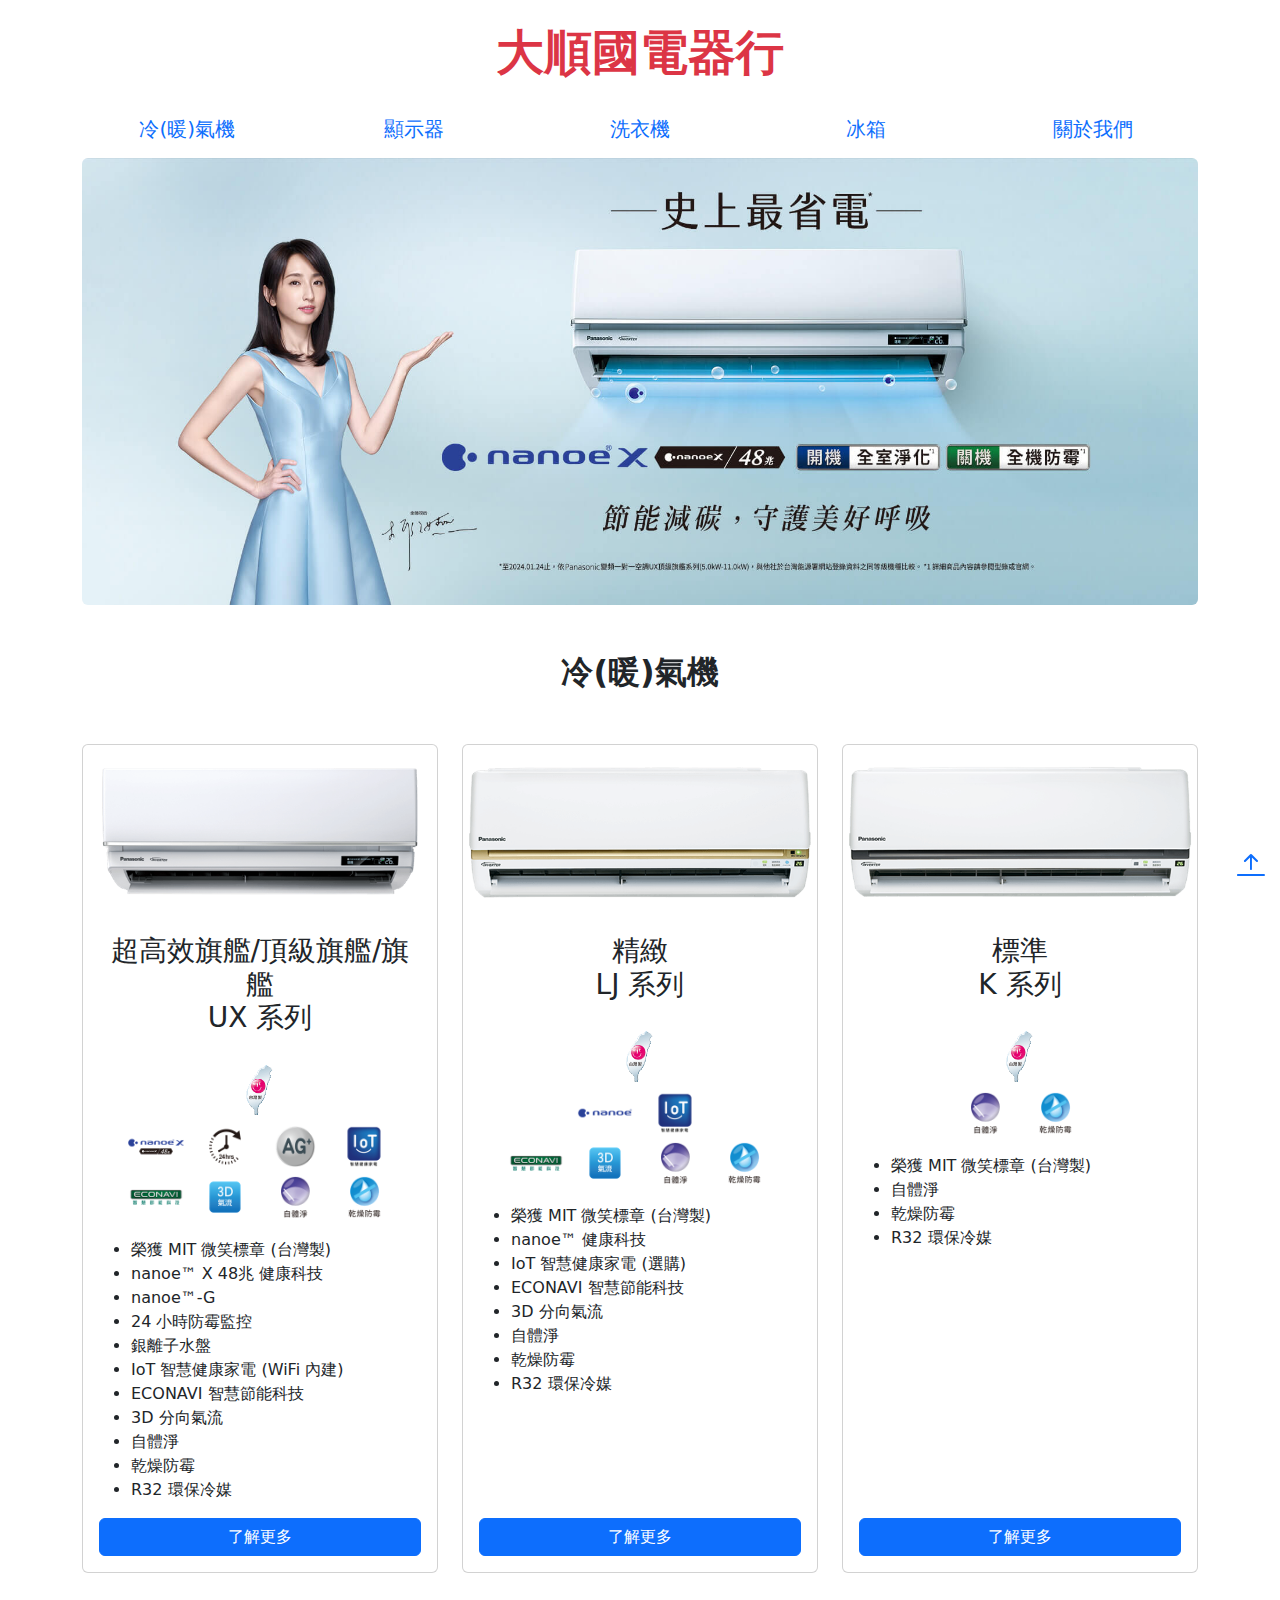
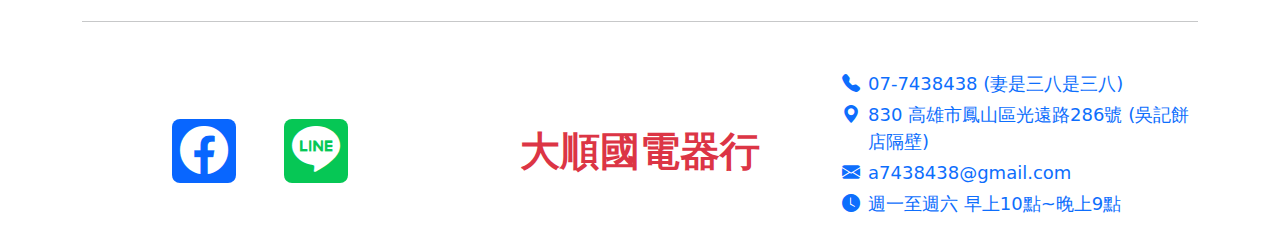
==== index.html @ 18dc159c "Add sub-page: washing-machine" ====
<!doctype html>
<html lang="en">

<head>
  <meta charset="utf-8">
  <meta name="viewport" content="width=device-width, initial-scale=1">
  <!-- title -->
  <title>冷氣,電視,洗衣機,冰箱,空調,家電,電器 - 大順國電器行</title>
  <!-- meta -->
  <meta name="description" content="大順國電器行讓您用最划算的價錢買到理想的商品，包含冷氣,電視,洗衣機,冰箱,空調,家電,電器等台日熱銷好物，等您來選購。">
  <meta name="keywords" content="冷氣,電視,洗衣機,冰箱,空調,家電,電器,大順國,吳記餅店,倆伯羊肉,高雄,鳳山,光遠路">
  <meta name="robots" content="all">
  <!-- meta: Facebook -->
  <meta property="og:title" content="冷氣,電視,洗衣機,冰箱,空調,家電,電器 - 大順國電器行">
  <meta property="og:description" content="大順國電器行讓您用最划算的價錢買到理想的商品，包含冷氣,電視,洗衣機,冰箱,空調,家電,電器等台日熱銷好物，等您來選購。">
  <meta property="og:type" content="website">
  <meta property="og:url" content="https://a7438438.github.io">
  <meta property="og:image" content="https://a7438438.github.io/img/cover-fb.jpg">
  <meta property="og:site_name" content="大順國電器行">
  <!-- Google Search Console Verification -->
  <meta name="google-site-verification" content="VmmCEWGTXXuiF-ZQuFoh1i5i2KWuZ_gVFHBzkAfpH9o"/>
  <!-- favicon -->
  <link rel="icon" href="favicon.ico" sizes="any">
  <link rel="apple-touch-icon" href="apple-touch-icon.png">
  <link rel="manifest" href="manifest.webmanifest">

  <!-- css -->
  <!-- Bootstrap CSS -->
  <link rel="stylesheet" href="css/bootstrap.min-5.3.3.css">
  <!-- My CSS -->
  <link rel="stylesheet" href="css/style.css">
  <!-- CSS Outline: 1px red solid -->
  <!-- <link rel="stylesheet" href="css/outline.css"> -->
  <!-- Icon -->
  <!-- Bootstrap Icons -->
  <link rel="stylesheet" href="font/bootstrap-icons.min.css">

  <!-- JS -->
  <!-- Google tag (gtag.js) -->
  <script async src="https://www.googletagmanager.com/gtag/js?id=G-Z4ZLPK2L6Q"></script>
  <script>
    window.dataLayer = window.dataLayer || [];
    function gtag(){dataLayer.push(arguments);}
    gtag('js', new Date());
    gtag('config', 'G-Z4ZLPK2L6Q');
  </script>
</head>

<body>
  <div class="container">
    <header>
      <a class="text-decoration-none link-danger" href="https://a7438438.github.io">
        <h1 class="fs-3r fw-bold text-center my-4">大順國電器行</h1>
      </a>
      <!-- Nav bar -->
      <nav class="text-primary fs-5 mb-1 nav nav-justified nav-underline">
        <a class="nav-link" href="index.html">冷(暖)氣機</a>
        <a class="nav-link" href="monitor.html">顯示器</a>
        <a class="nav-link" href="washing-machine.html">洗衣機</a>
        <a class="nav-link" href="refrigerator.html">冰箱</a>
        <a class="nav-link" href="#AboutUS">關於我們</a>
        <!-- <a class="nav-link" href="#">線上報修</a> -->
      </nav>
    </header>
    <main>
      <!-- Banner -->
      <picture>
        <source media="(min-width: 768px), print" srcset="img/banner-pc.jpg">
        <source media="(max-width: 767px)" srcset="img/banner-mobile.jpg">
        <img class="rounded img-fluid" src="img/banner-pc.jpg" alt="Panasonic 空調">
      </picture>
      <!-- Product -->
      <!-- Air Container -->
      <article>
        <h2 class="my-5 text-center pb-1 fw-bold">冷(暖)氣機</h2>
        <div class="row row-cols-1 row-cols-md-3 g-4">
          <!-- UX -->
          <div class="col">
            <div class="card h-100">
              <img class="py-3 card-img-top" src="img/Panasonic-AirContainer-UX.png" alt="UX">
              <div class="card-body">
                <h3 class="pb-3 text-center card-title">
                  超高效旗艦/頂級旗艦/旗艦
                  <br>
                  UX 系列
                </h3>
                <div class="pb-3 text-center row">
                  <div class="row-cols-1">
                    <img class="p-1 w-25" src="img/MIT微笑標章.png" alt="榮獲 MIT 微笑標章 (台灣製)">
                  </div>
                  <div class="row-cols-1">
                    <img class="p-1 w-20" src="img/nanoeX.png" alt="nanoe™ X 48兆 健康科技">
                    <img class="p-1 w-20" src="img/24小時防霉監控.png" alt="24 小時防霉監控">
                    <img class="p-1 w-20" src="img/AG銀離子水盤.png" alt="銀離子水盤">
                    <img class="p-1 w-20" src="img/IoT.png" alt="IoT 智慧健康家電 (WiFi 內建)">
                    <img class="p-1 w-20" src="img/ECONAVI.png" alt="ECONAVI 智慧節能科技">
                    <img class="p-1 w-20" src="img/3D氣流.png" alt="3D 分向氣流">
                    <img class="p-1 w-20" src="img/自體淨.png" alt="自體淨">
                    <img class="p-1 w-20" src="img/乾燥防霉.png" alt="乾燥防霉">
                  </div>
                </div>
                <ul class="card-text">
                  <li>榮獲 MIT 微笑標章 (台灣製)</li>
                  <li>nanoe™ X 48兆 健康科技</li>
                  <li>nanoe™-G</li>
                  <li>24 小時防霉監控</li>
                  <li>銀離子水盤</li>
                  <li>IoT 智慧健康家電 (WiFi 內建)</li>
                  <li>ECONAVI 智慧節能科技</li>
                  <li>3D 分向氣流</li>
                  <li>自體淨</li>
                  <li>乾燥防霉</li>
                  <li>R32 環保冷媒</li>
                </ul>
              </div>
              <div class="px-3 pb-3">
                <a class="w-100 btn btn-primary" target="_blank" href="https://www.panasonic.com/tw/consumer/air-conditioner/house-air-conditioner/ux-series.html">了解更多</a>
              </div>
            </div>
          </div>
          <!-- LJ -->
          <div class="col">
            <div class="card h-100">
              <img class="py-3 card-img-top" src="img/Panasonic-AirContainer-LJ.png" alt="LJ">
              <div class="card-body">
                <h3 class="pb-3 text-center card-title">
                  精緻
                  <br>
                  LJ 系列
                </h3>
                <div class="pb-3 text-center row">
                  <div class="row-cols-1">
                    <img class="p-1 w-25" src="img/MIT微笑標章.png" alt="榮獲 MIT 微笑標章 (台灣製)">
                  </div>
                  <div class="row-cols-1">
                    <img class="p-1 w-20" src="img/nanoe.png" alt="nanoe™ X 48兆 健康科技">
                    <img class="p-1 w-20" src="img/IoT.png" alt="IoT 智慧健康家電 (選購)">
                    <br>
                    <img class="p-1 w-20" src="img/ECONAVI.png" alt="ECONAVI 智慧節能科技">
                    <img class="p-1 w-20" src="img/3D氣流.png" alt="3D 分向氣流">
                    <img class="p-1 w-20" src="img/自體淨.png" alt="自體淨">
                    <img class="p-1 w-20" src="img/乾燥防霉.png" alt="乾燥防霉">
                  </div>
                </div>
                <ul class="card-text">
                  <li>榮獲 MIT 微笑標章 (台灣製)</li>
                  <li>nanoe™ 健康科技</li>
                  <li>IoT 智慧健康家電 (選購)</li>
                  <li>ECONAVI 智慧節能科技</li>
                  <li>3D 分向氣流</li>
                  <li>自體淨</li>
                  <li>乾燥防霉</li>
                  <li>R32 環保冷媒</li>
                </ul>
              </div>
              <div class="px-3 pb-3">
                <a class="w-100 btn btn-primary" target="_blank" href="https://www.panasonic.com/tw/consumer/air-conditioner/house-air-conditioner/lj-series.html">了解更多</a>
              </div>
            </div>
          </div>
          <!-- K -->
          <div class="col">
            <div class="card h-100">
              <img class="py-3 card-img-top" src="img/Panasonic-AirContainer-K.png" alt="K">
              <div class="card-body">
                <h3 class="pb-3 text-center card-title">
                  標準
                  <br>
                  K 系列
                </h3>
                <div class="pb-3 row text-center">
                  <div class="row-cols-1">
                    <img class="p-1 w-25" src="img/MIT微笑標章.png" alt="榮獲 MIT 微笑標章 (台灣製)">
                  </div>
                  <div class="row-cols-1">
                    <img class="p-1 w-20" src="img/自體淨.png" alt="自體淨">
                    <img class="p-1 w-20" src="img/乾燥防霉.png" alt="乾燥防霉">
                  </div>
                </div>
                <ul class="card-text">
                  <li>榮獲 MIT 微笑標章 (台灣製)</li>
                  <li>自體淨</li>
                  <li>乾燥防霉</li>
                  <li>R32 環保冷媒</li>
                </ul>
              </div>
              <div class="px-3 pb-3">
                <a class="w-100 btn btn-primary" target="_blank" href="https://www.panasonic.com/tw/consumer/air-conditioner/house-air-conditioner/k-series.html">了解更多</a>
              </div>
            </div>
          </div>
        </div>
      </article>
    </main>
    <footer>
      <!-- Contact Information -->
      <hr class="my-5" id="AboutUS">
      <div class="row row-cols-1 row-cols-md-3 g-4">
        <div class="d-flex justify-content-center align-items-center col">
          <a target="_blank" href="https://www.facebook.com/people/大順國電器行/100090602405577/" title="Facebook">
            <i class="facebook-logo rounded-3 m-4 fs-3r bi bi-facebook"></i>
          </a>
          <a target="_blank" href="https://line.me/ti/p/nF3UhO_oMd" title="LINE">
            <i class="line-logo rounded-3 m-4 fs-3r bi bi-line"></i>
          </a>
        </div>
        <div class="fs-1 fw-bold d-flex justify-content-center align-items-center col">
          <a class="text-decoration-none link-danger" href="#">大順國電器行</a>
        </div>
        <div class="col">
          <ul class="list-unstyled">
            <li class="fs-18px mb-1">
              <a class="d-flex text-decoration-none" href="tel:07-7438438">
                <i class="me-2 bi bi-telephone-fill"></i>
                07-7438438 (妻是三八是三八)
              </a>
            </li>
            <li class="fs-18px mb-1">
              <a class="d-flex text-decoration-none" target="_blank" href="https://www.google.com.tw/maps/place/高雄市鳳山區光遠路286號">
                <i class="me-2 bi bi-geo-alt-fill"></i>
                830 高雄市鳳山區光遠路286號 (吳記餅店隔壁)
              </a>
            </li>
            <li class="fs-18px mb-1">
              <a class="d-flex text-decoration-none" href="mailto:a7438438@gmail.com">
                <i class="me-2 bi bi-envelope-fill"></i>
                a7438438@gmail.com
              </a>
            </li>
            <li class="fs-18px d-flex text-primary mb-1">
              <i class="me-2 bi bi-clock-fill"></i>
              週一至週六 早上10點~晚上9點
            </li>
          </ul>
        </div>
      </div>
    </footer>
    <!-- Back to top -->
    <a class="back2top" href="#" title="回到頁首">
      <i class="bi bi-arrow-bar-up"></i>
    </a>
  </div>
  <!-- js -->
  <!-- Bootstrap JS -->
  <script src="js/bootstrap.bundle.min-5.3.3.js"></script>
</body>

</html>
---- css/style.css ----
.w-20 {
    max-width: 20%;
}

.fs-18px {
    font-size: 18px;
}

.fs-3r {
    font-size: 3rem;
}

.back2top {
    position: fixed;
    font-size: 2rem;
    right: 1%;
    bottom: 1%;
}

.facebook-logo {
    background-color: #0866FF;
    color: white;
    padding: 0.25rem 0.5rem;
}

.line-logo {
    background-color: #06C755;
    color: white;
    padding: 0.25rem 0.5rem;
}
---- css/outline.css ----
* {
    outline: 1px red solid;
}
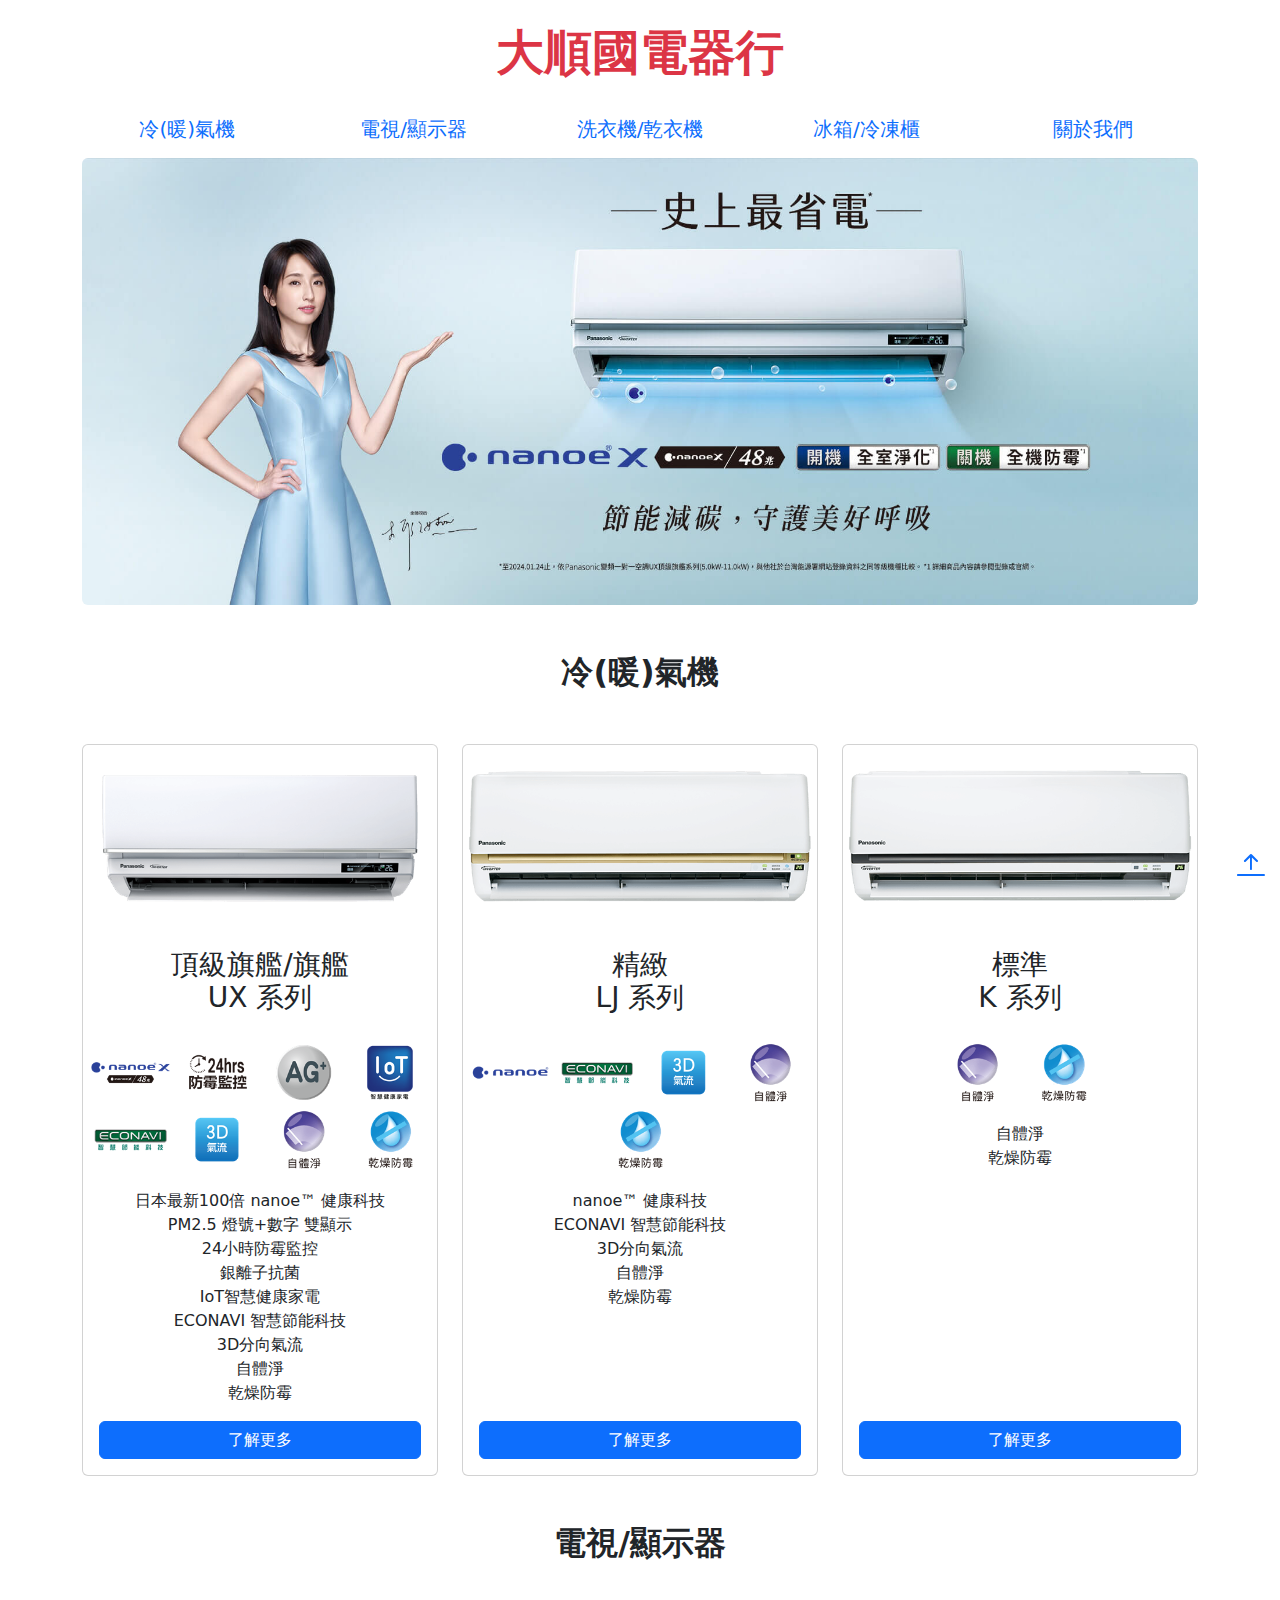
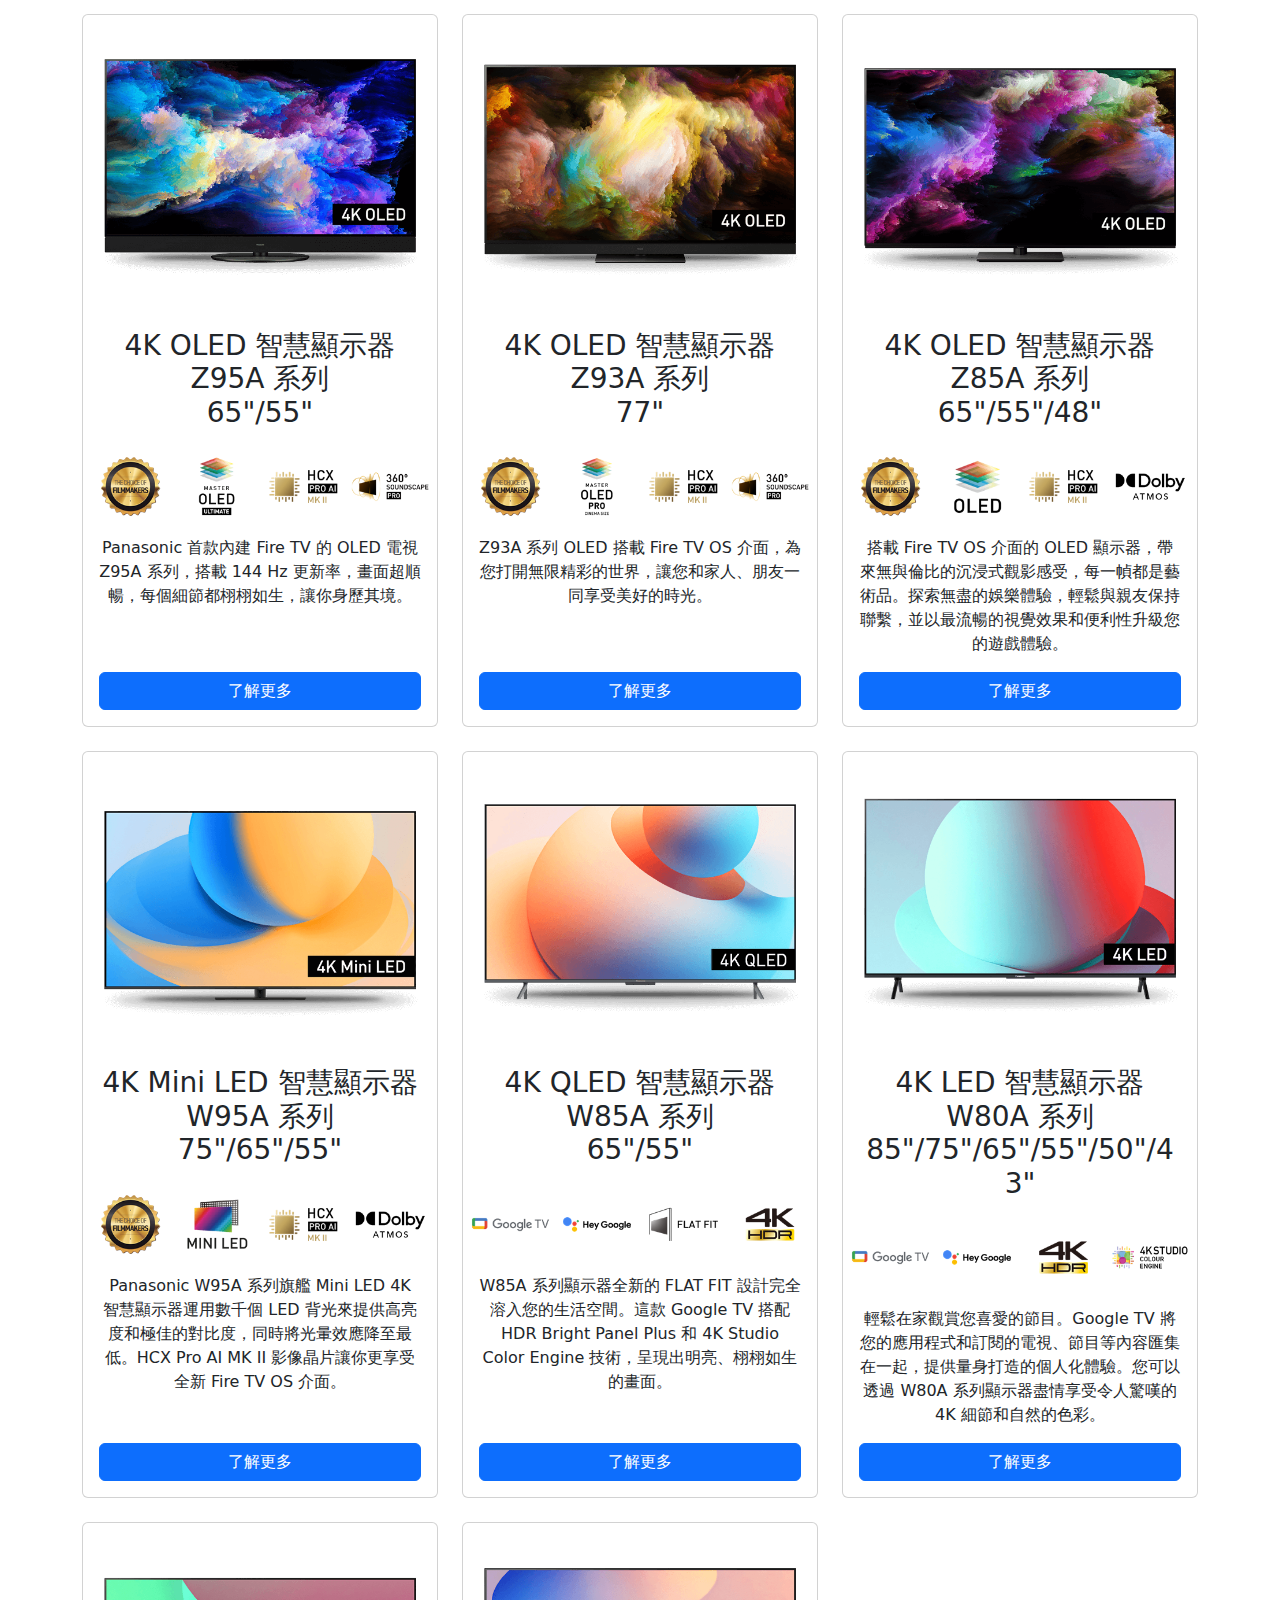
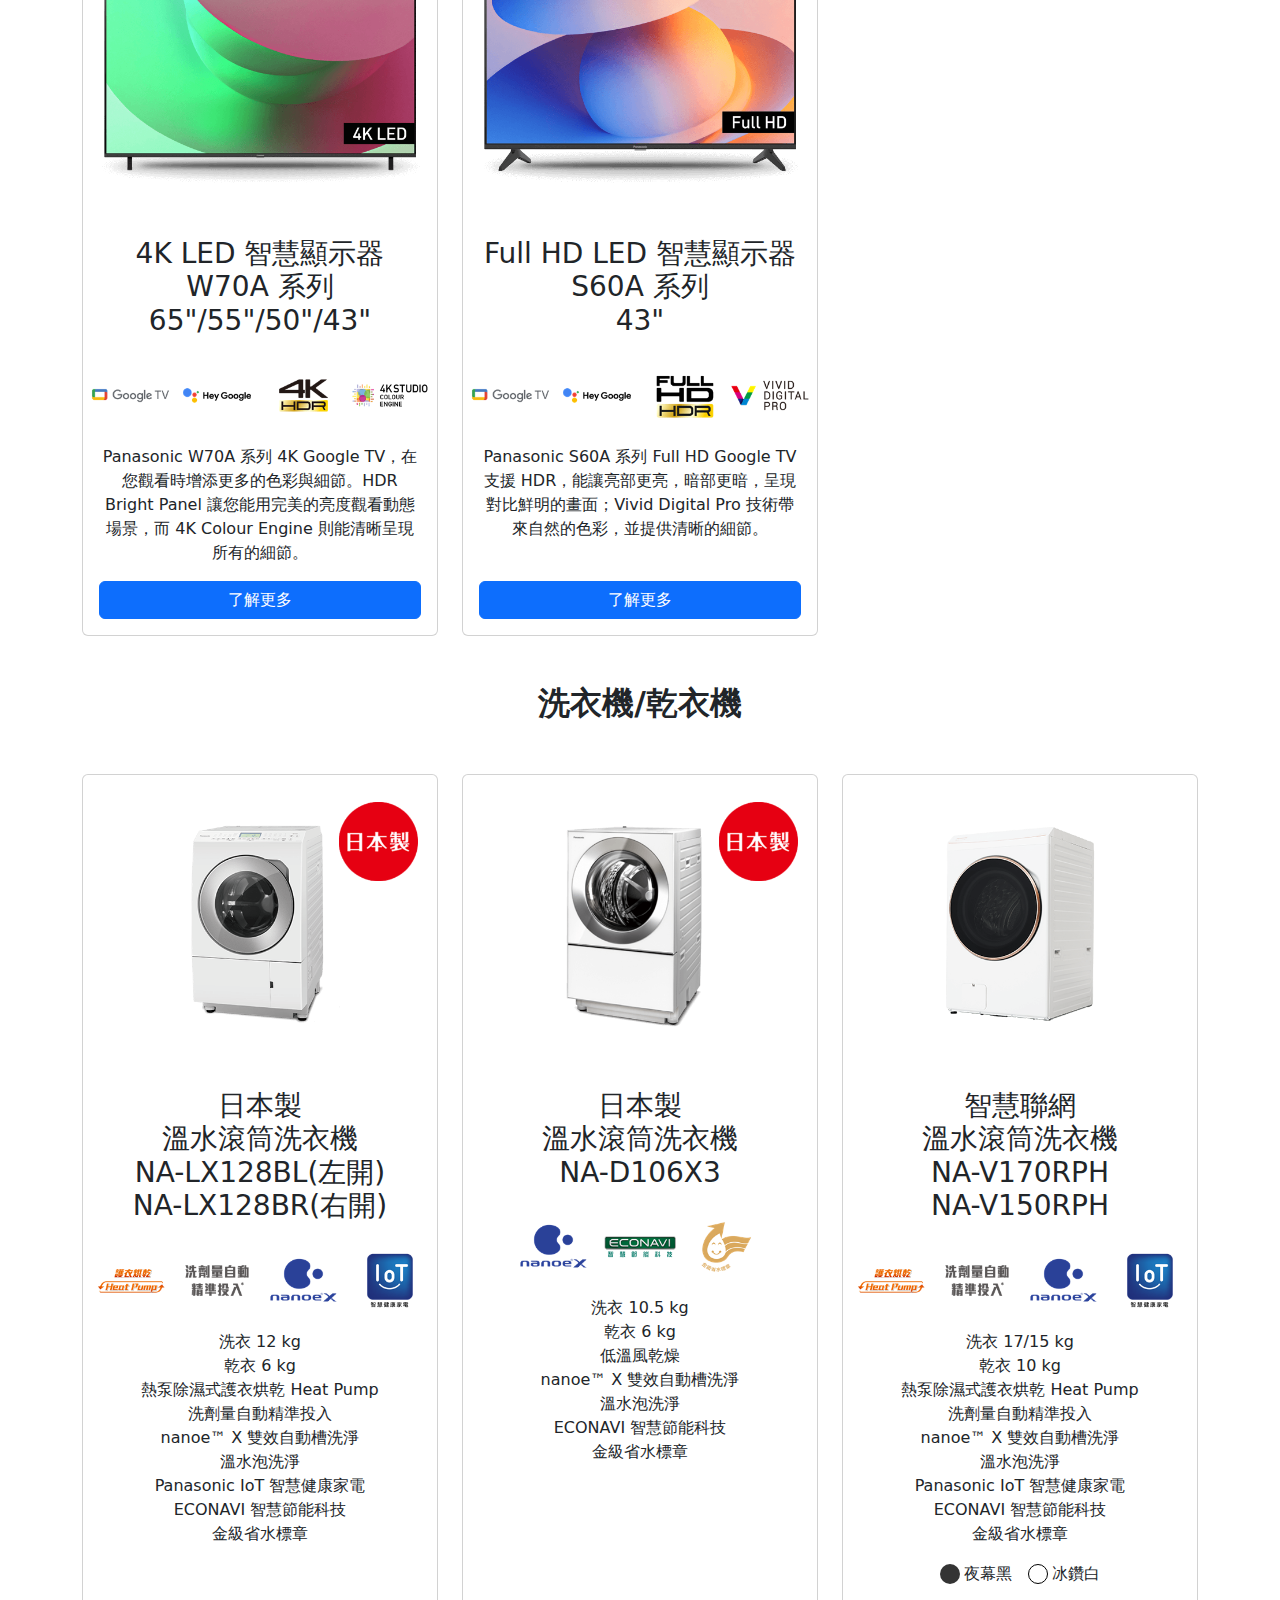
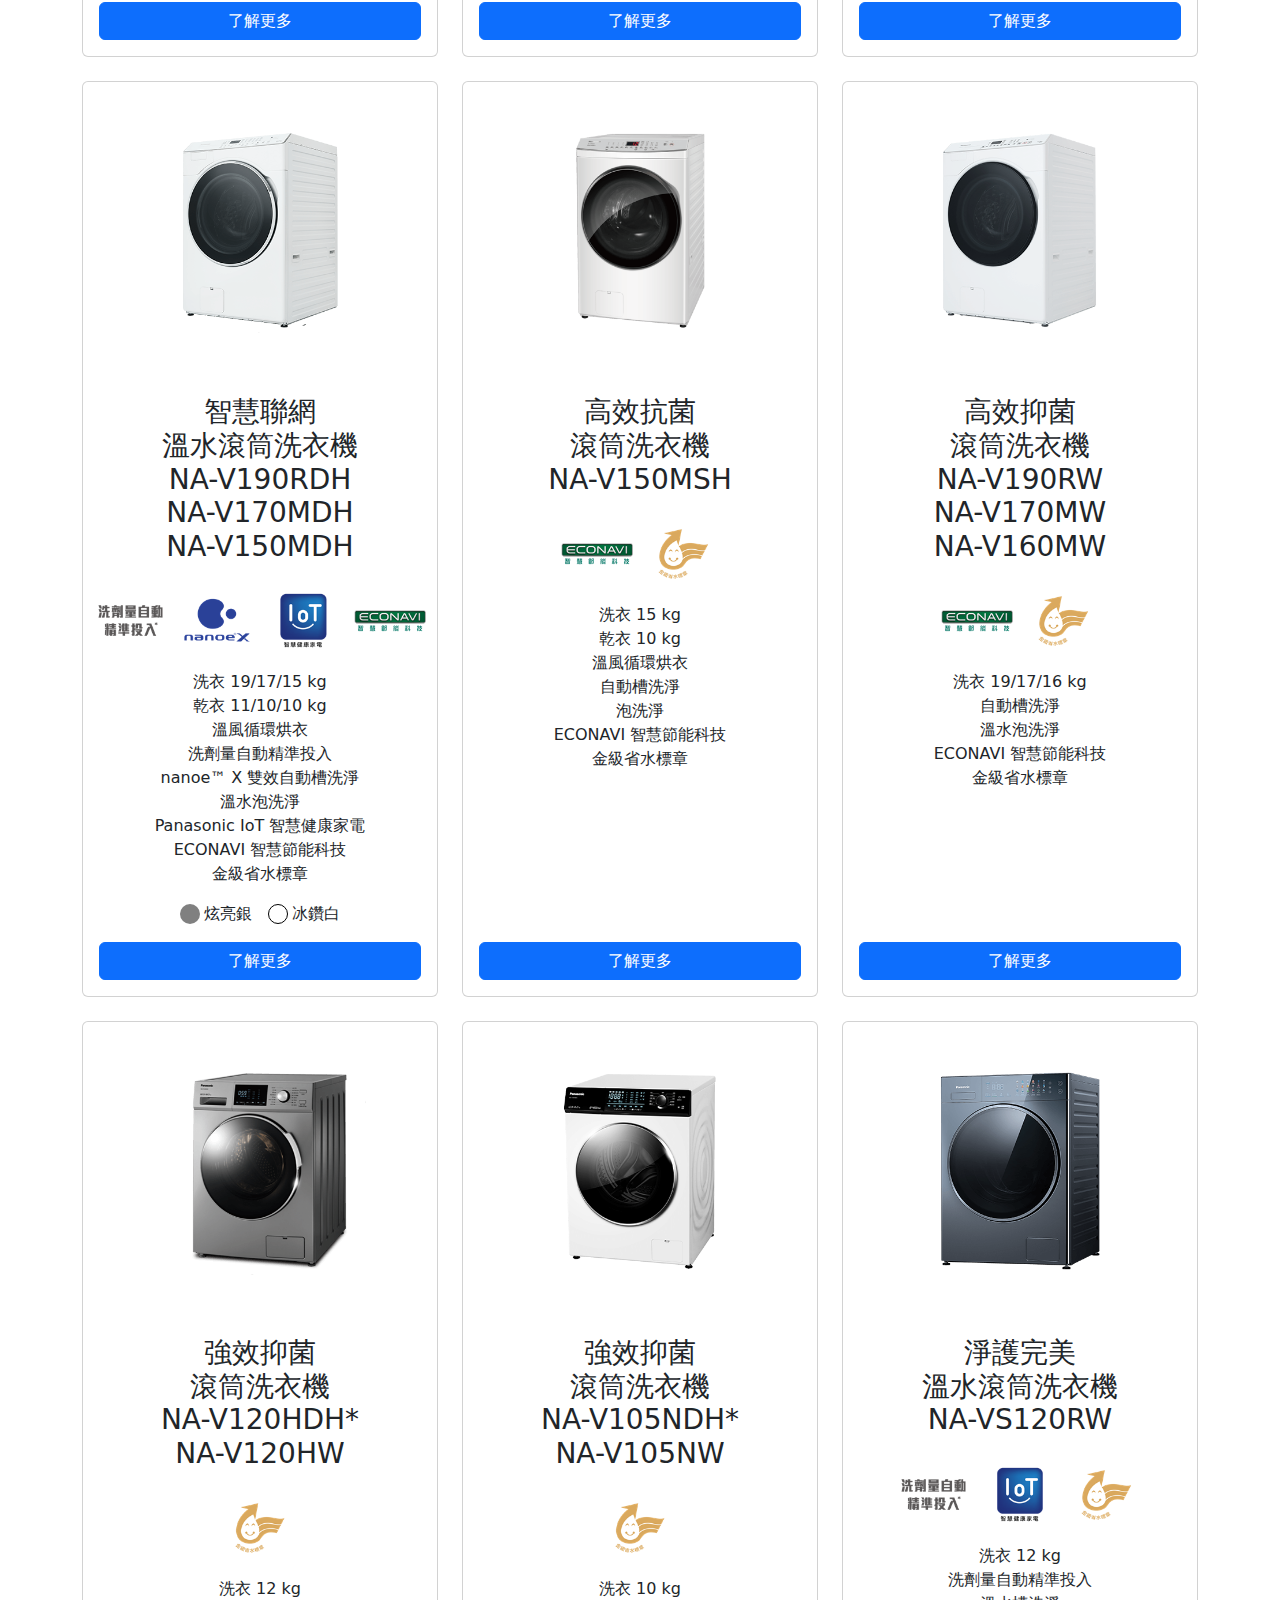
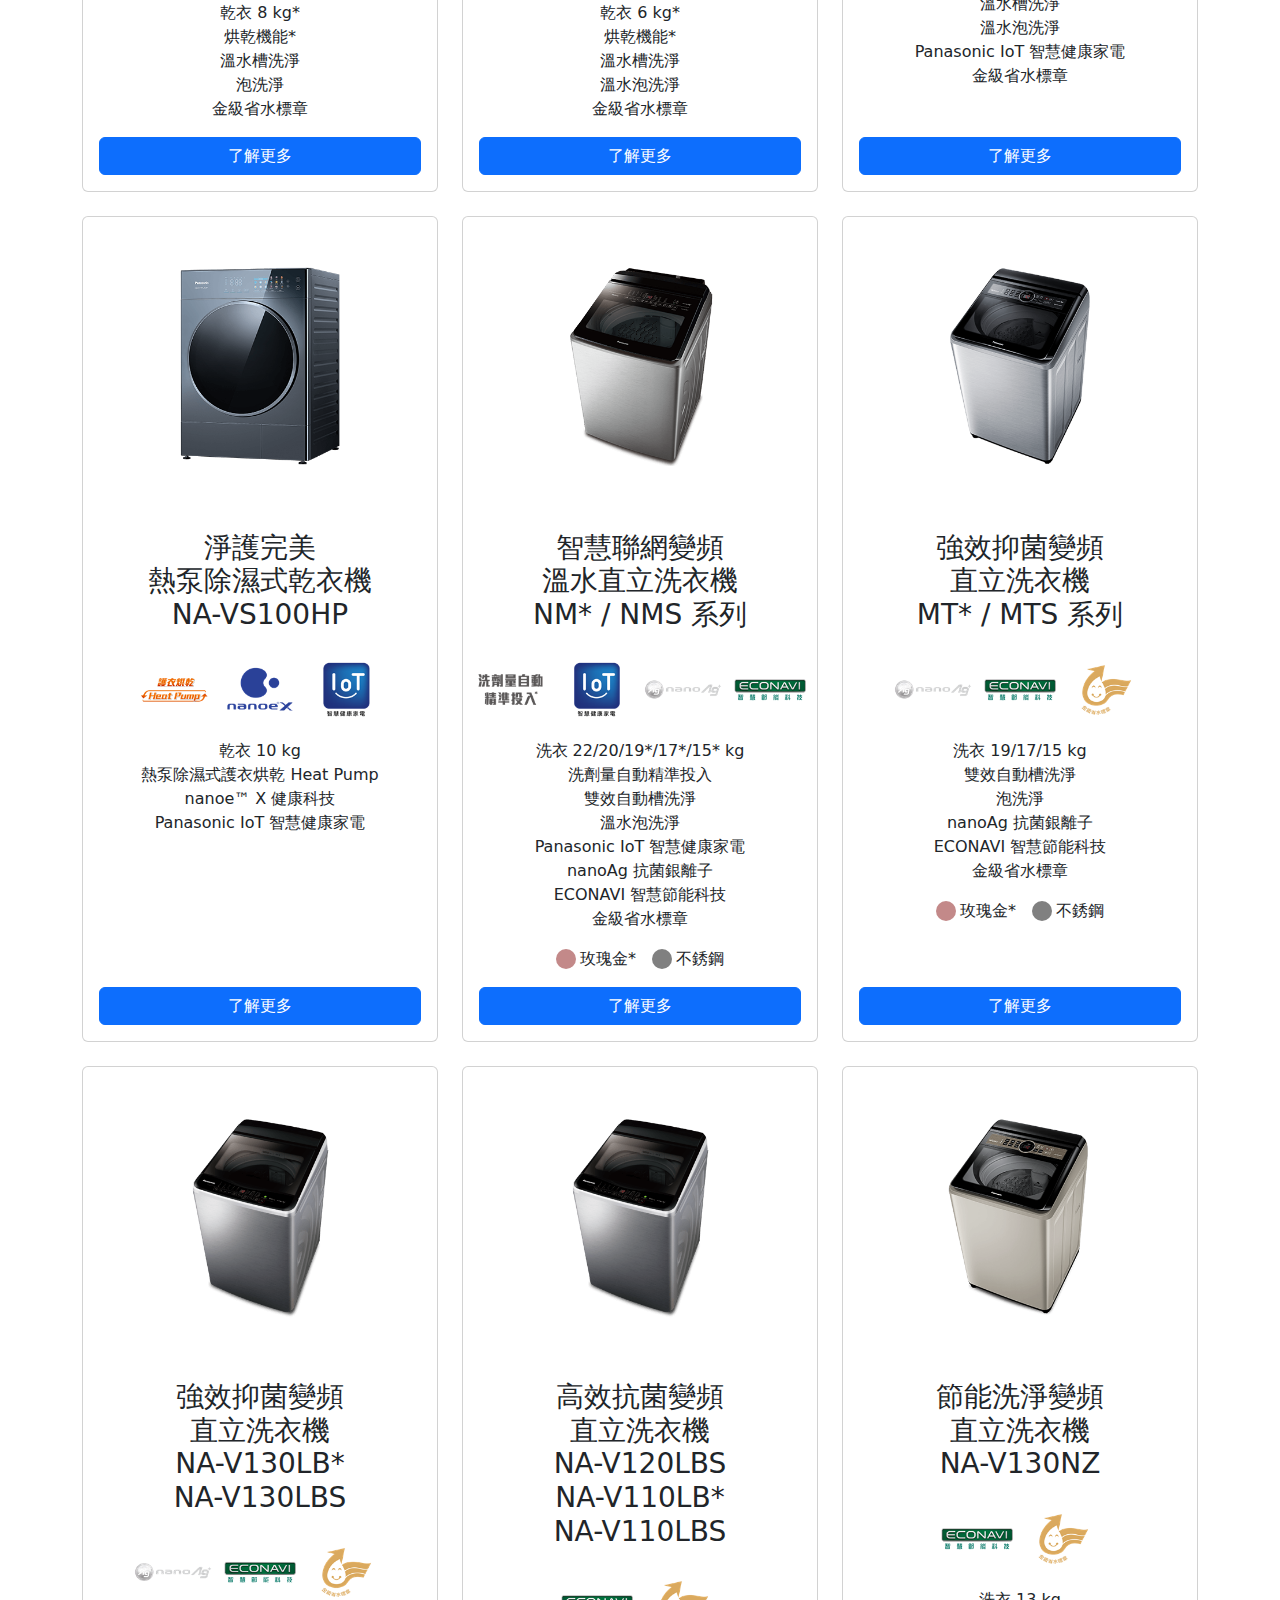
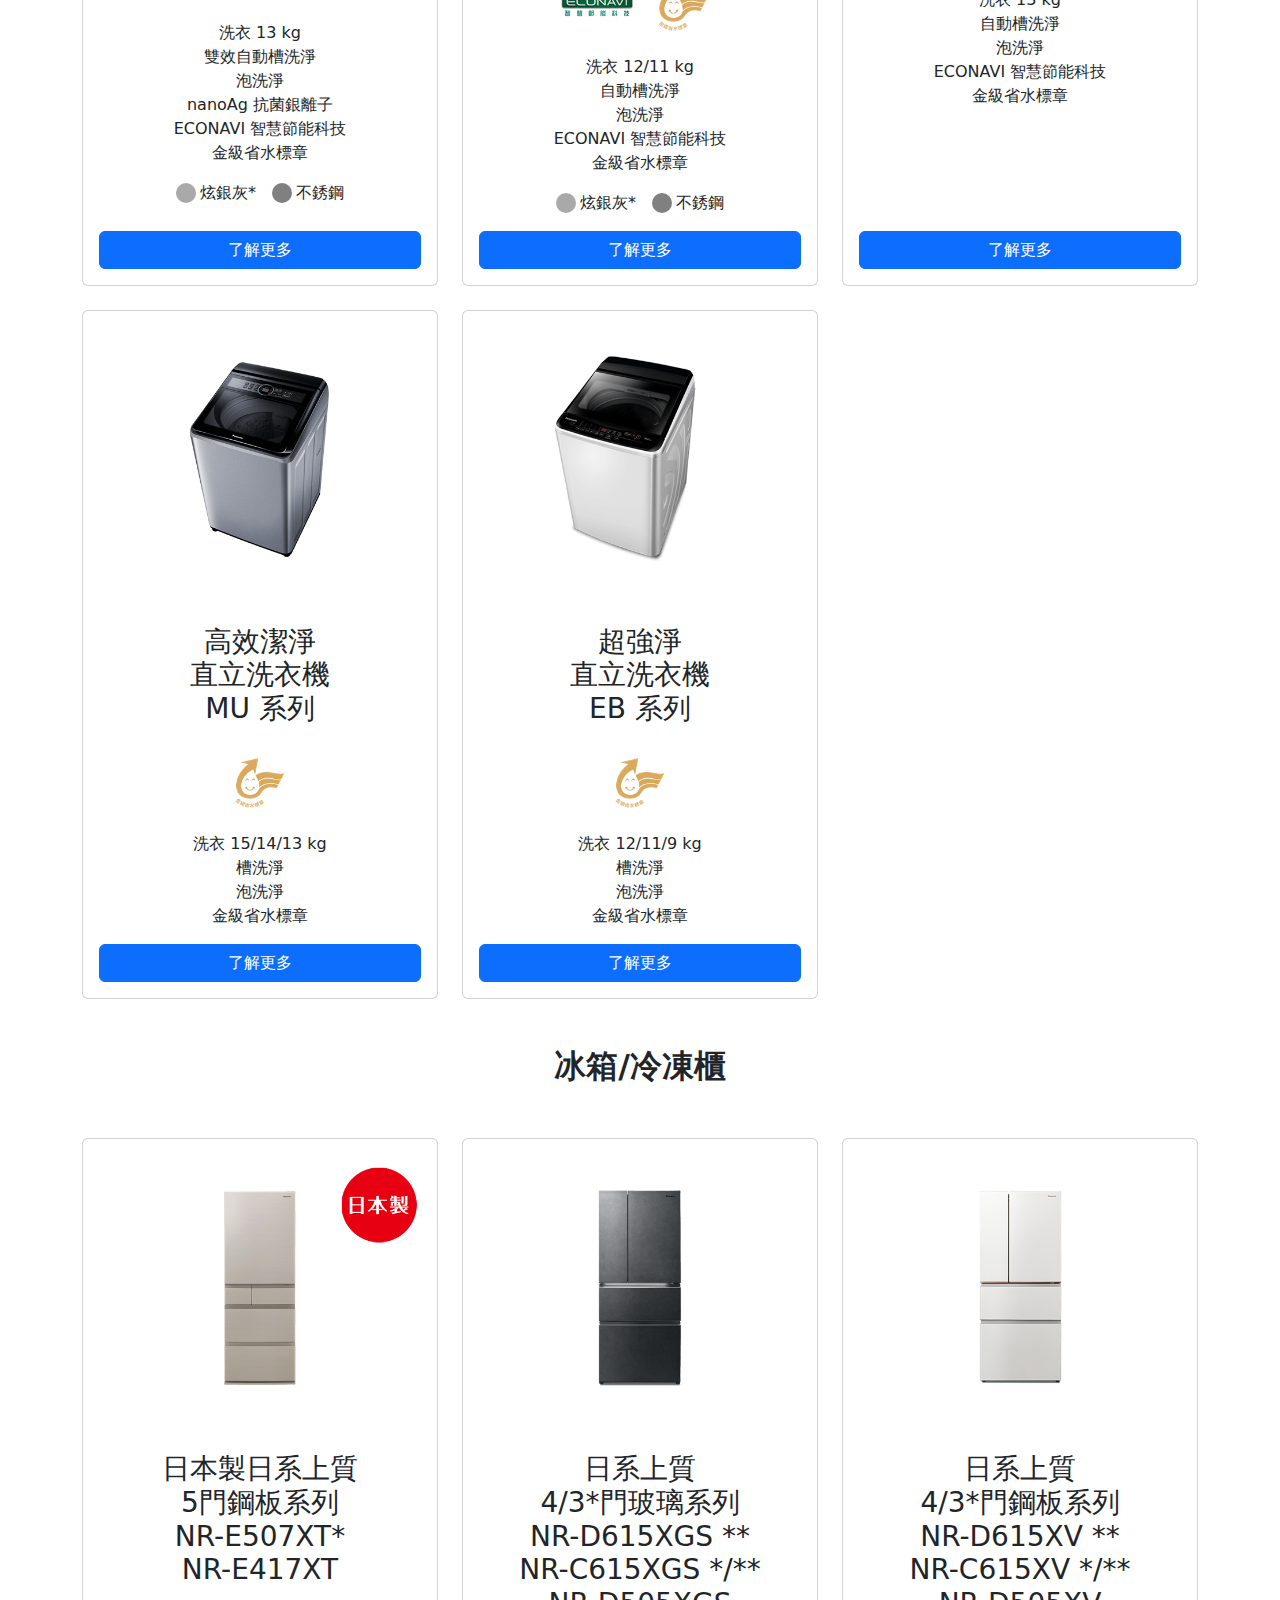
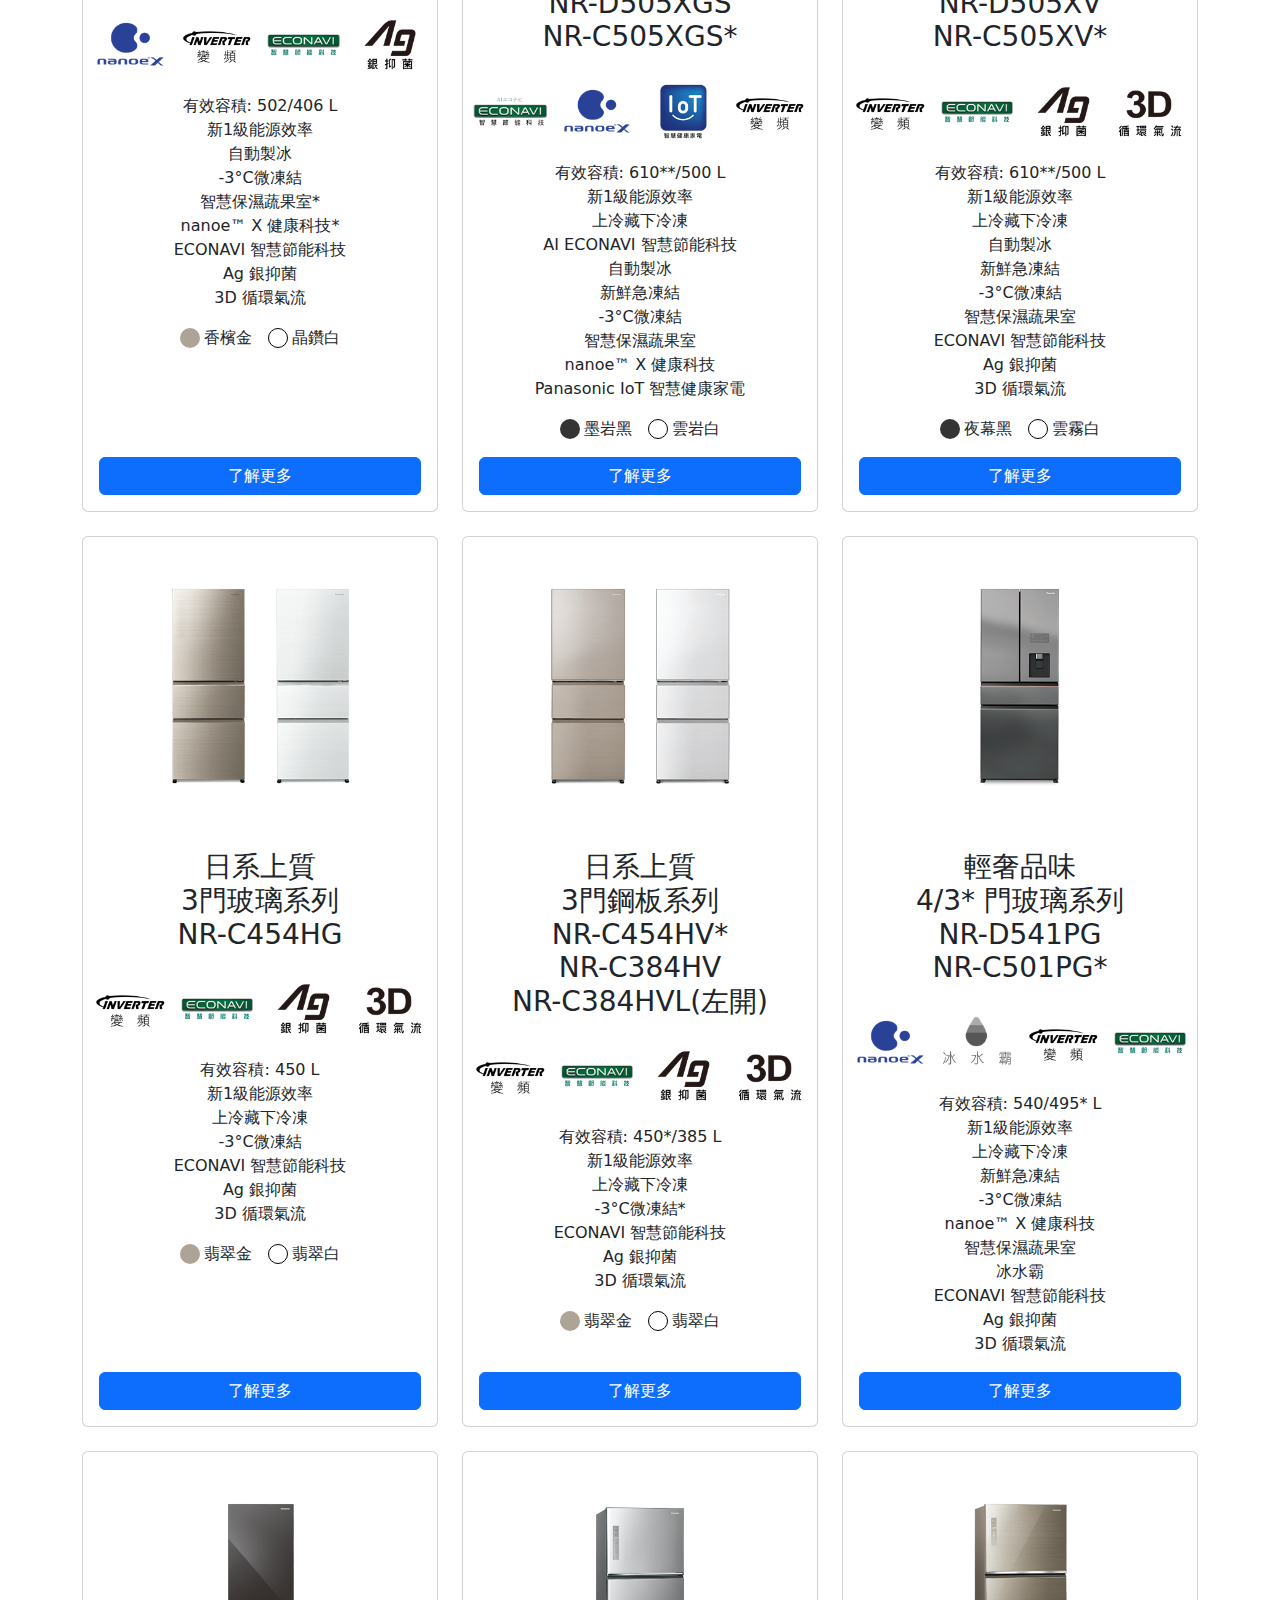
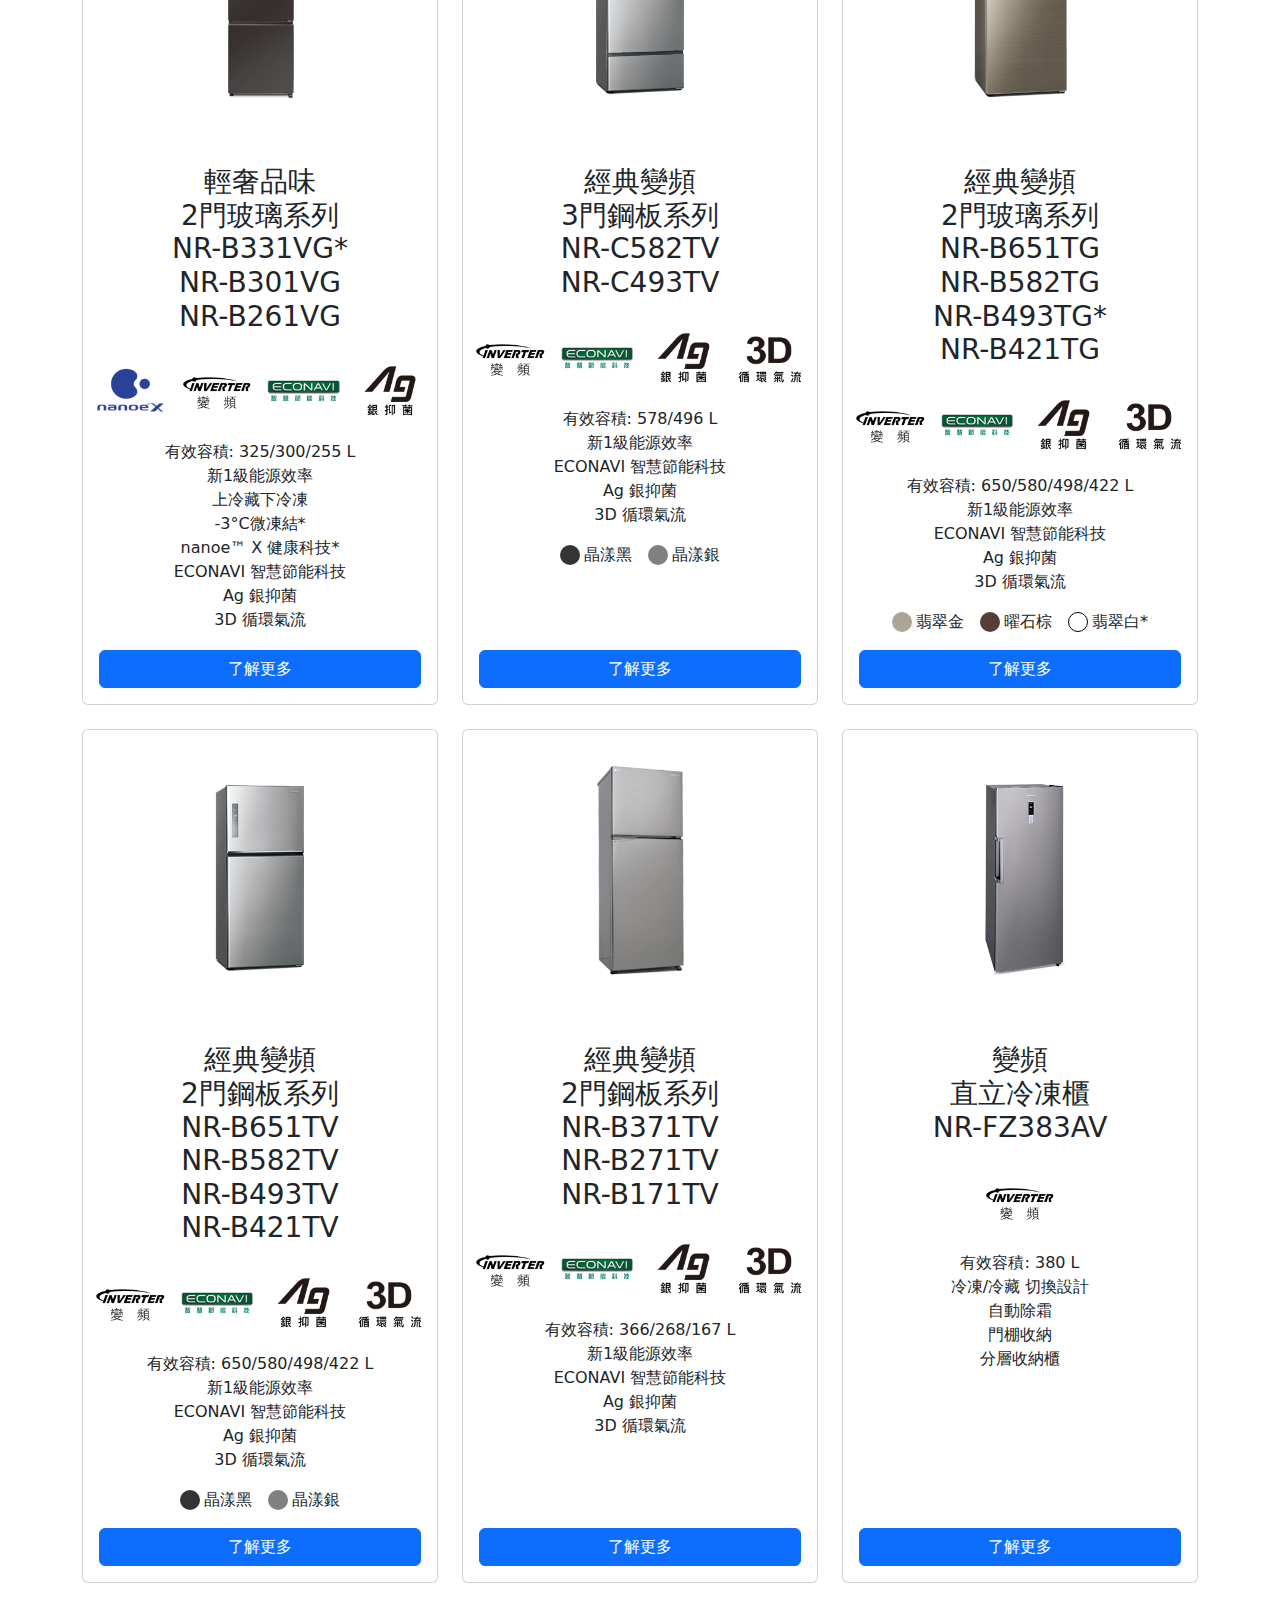
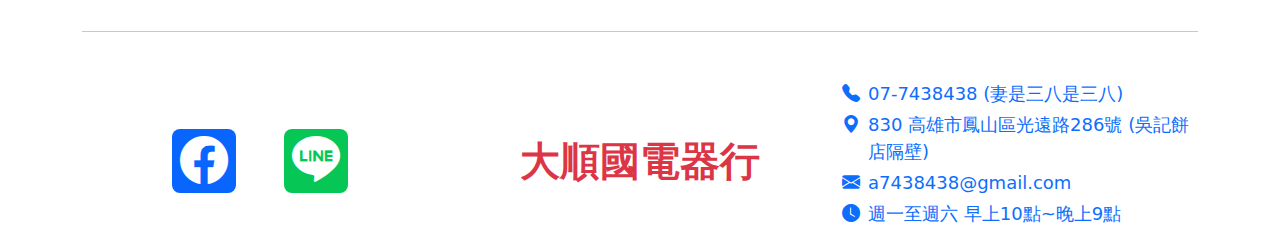
==== commit d36fdfed: "Re-new website" ====
--- a/index.html
+++ b/index.html
@@ -4,21 +4,26 @@
 <head>
   <meta charset="utf-8">
   <meta name="viewport" content="width=device-width, initial-scale=1">
+
   <!-- title -->
-  <title>冷氣,電視,洗衣機,冰箱,空調,家電,電器 - 大順國電器行</title>
+  <title>冷氣,電視,洗衣機,冰箱,空調,家電,電器,大順國電器行</title>
+
   <!-- meta -->
   <meta name="description" content="大順國電器行讓您用最划算的價錢買到理想的商品，包含冷氣,電視,洗衣機,冰箱,空調,家電,電器等台日熱銷好物，等您來選購。">
   <meta name="keywords" content="冷氣,電視,洗衣機,冰箱,空調,家電,電器,大順國,吳記餅店,倆伯羊肉,高雄,鳳山,光遠路">
   <meta name="robots" content="all">
+
   <!-- meta: Facebook -->
   <meta property="og:title" content="冷氣,電視,洗衣機,冰箱,空調,家電,電器 - 大順國電器行">
   <meta property="og:description" content="大順國電器行讓您用最划算的價錢買到理想的商品，包含冷氣,電視,洗衣機,冰箱,空調,家電,電器等台日熱銷好物，等您來選購。">
   <meta property="og:type" content="website">
   <meta property="og:url" content="https://a7438438.github.io">
-  <meta property="og:image" content="https://a7438438.github.io/img/cover-fb.jpg">
+  <meta property="og:image" content="https://a7438438.github.io/img/cover/fb.jpg">
   <meta property="og:site_name" content="大順國電器行">
+
   <!-- Google Search Console Verification -->
-  <meta name="google-site-verification" content="VmmCEWGTXXuiF-ZQuFoh1i5i2KWuZ_gVFHBzkAfpH9o"/>
+  <meta name="google-site-verification" content="VmmCEWGTXXuiF-ZQuFoh1i5i2KWuZ_gVFHBzkAfpH9o" />
+
   <!-- favicon -->
   <link rel="icon" href="favicon.ico" sizes="any">
   <link rel="apple-touch-icon" href="apple-touch-icon.png">
@@ -32,6 +37,7 @@
   <!-- CSS Outline: 1px red solid -->
   <!-- <link rel="stylesheet" href="css/outline.css"> -->
   <!-- Icon -->
+
   <!-- Bootstrap Icons -->
   <link rel="stylesheet" href="font/bootstrap-icons.min.css">
 
@@ -40,10 +46,12 @@
   <script async src="https://www.googletagmanager.com/gtag/js?id=G-Z4ZLPK2L6Q"></script>
   <script>
     window.dataLayer = window.dataLayer || [];
-    function gtag(){dataLayer.push(arguments);}
+    function gtag() { dataLayer.push(arguments); }
     gtag('js', new Date());
+
     gtag('config', 'G-Z4ZLPK2L6Q');
   </script>
+
 </head>
 
 <body>
@@ -52,150 +60,1610 @@
       <a class="text-decoration-none link-danger" href="https://a7438438.github.io">
         <h1 class="fs-3r fw-bold text-center my-4">大順國電器行</h1>
       </a>
+
       <!-- Nav bar -->
       <nav class="text-primary fs-5 mb-1 nav nav-justified nav-underline">
-        <a class="nav-link" href="index.html">冷(暖)氣機</a>
-        <a class="nav-link" href="monitor.html">顯示器</a>
-        <a class="nav-link" href="washing-machine.html">洗衣機</a>
-        <a class="nav-link" href="refrigerator.html">冰箱</a>
-        <a class="nav-link" href="#AboutUS">關於我們</a>
+        <a class="nav-link" href="#air-container">冷(暖)氣機</a>
+        <a class="nav-link" href="#monitor">電視/顯示器</a>
+        <a class="nav-link" href="#washing-machine">洗衣機/乾衣機</a>
+        <a class="nav-link" href="#refrigerator">冰箱/冷凍櫃</a>
+        <a class="nav-link" href="#about-us">關於我們</a>
         <!-- <a class="nav-link" href="#">線上報修</a> -->
       </nav>
     </header>
+
     <main>
       <!-- Banner -->
       <picture>
-        <source media="(min-width: 768px), print" srcset="img/banner-pc.jpg">
-        <source media="(max-width: 767px)" srcset="img/banner-mobile.jpg">
+        <source media="(min-width: 768px), print" srcset="img/banner/pc.jpg">
+        <source media="(max-width: 767px)" srcset="img/banner/mobile.jpg">
         <img class="rounded img-fluid" src="img/banner-pc.jpg" alt="Panasonic 空調">
       </picture>
+
       <!-- Product -->
       <!-- Air Container -->
-      <article>
+      <article id="air-container">
         <h2 class="my-5 text-center pb-1 fw-bold">冷(暖)氣機</h2>
         <div class="row row-cols-1 row-cols-md-3 g-4">
           <!-- UX -->
           <div class="col">
-            <div class="card h-100">
-              <img class="py-3 card-img-top" src="img/Panasonic-AirContainer-UX.png" alt="UX">
-              <div class="card-body">
-                <h3 class="pb-3 text-center card-title">
-                  超高效旗艦/頂級旗艦/旗艦
+            <div class="card text-center h-100">
+              <img class="py-3 card-img-top" src="img/air-container/UX.png" alt="頂級旗艦/旗艦 UX" title="頂級旗艦/旗艦 UX">
+              <div class="card-body">
+                <h3 class="pb-3 card-title">
+                  頂級旗艦/旗艦
                   <br>
                   UX 系列
                 </h3>
-                <div class="pb-3 text-center row">
-                  <div class="row-cols-1">
-                    <img class="p-1 w-25" src="img/MIT微笑標章.png" alt="榮獲 MIT 微笑標章 (台灣製)">
-                  </div>
-                  <div class="row-cols-1">
-                    <img class="p-1 w-20" src="img/nanoeX.png" alt="nanoe™ X 48兆 健康科技">
-                    <img class="p-1 w-20" src="img/24小時防霉監控.png" alt="24 小時防霉監控">
-                    <img class="p-1 w-20" src="img/AG銀離子水盤.png" alt="銀離子水盤">
-                    <img class="p-1 w-20" src="img/IoT.png" alt="IoT 智慧健康家電 (WiFi 內建)">
-                    <img class="p-1 w-20" src="img/ECONAVI.png" alt="ECONAVI 智慧節能科技">
-                    <img class="p-1 w-20" src="img/3D氣流.png" alt="3D 分向氣流">
-                    <img class="p-1 w-20" src="img/自體淨.png" alt="自體淨">
-                    <img class="p-1 w-20" src="img/乾燥防霉.png" alt="乾燥防霉">
-                  </div>
-                </div>
-                <ul class="card-text">
-                  <li>榮獲 MIT 微笑標章 (台灣製)</li>
-                  <li>nanoe™ X 48兆 健康科技</li>
-                  <li>nanoe™-G</li>
-                  <li>24 小時防霉監控</li>
-                  <li>銀離子水盤</li>
-                  <li>IoT 智慧健康家電 (WiFi 內建)</li>
-                  <li>ECONAVI 智慧節能科技</li>
-                  <li>3D 分向氣流</li>
+                <div class="pb-3 row row-cols-4 justify-content-center">
+                  <img class="p-1" src="img/air-container/nanoe™ X 48兆.png" alt="日本最新100倍 nanoe™ 健康科技"
+                    title="日本最新100倍 nanoe™ 健康科技">
+                  <img class="p-1" src="img/air-container/24小時防霉監控.png" alt="24小時防霉監控" title="24小時防霉監控">
+                  <img class="p-1" src="img/air-container/銀離子抗菌.png" alt="銀離子抗菌" title="銀離子抗菌">
+                  <img class="p-1" src="img/air-container/Panasonic IoT 智慧健康家電.png" alt="Panasonic IoT 智慧健康家電.png"
+                    title="Panasonic IoT 智慧健康家電.png">
+                  <img class="p-1" src="img/air-container/ECONAVI 智慧節能科技.png" alt="ECONAVI 智慧節能科技"
+                    title="ECONAVI 智慧節能科技">
+                  <img class="p-1" src="img/air-container/3D分向氣流.png" alt="3D分向氣流" title="3D分向氣流">
+                  <img class="p-1" src="img/air-container/自體淨.png" alt="自體淨" title="自體淨">
+                  <img class="p-1" src="img/air-container/乾燥防霉.png" alt="乾燥防霉" title="乾燥防霉">
+                </div>
+                <ul class="list-unstyled card-text">
+                  <li>日本最新100倍 nanoe™ 健康科技</li>
+                  <li>PM2.5 燈號+數字 雙顯示</li>
+                  <li>24小時防霉監控</li>
+                  <li>銀離子抗菌</li>
+                  <li>IoT智慧健康家電</li>
+                  <li>ECONAVI 智慧節能科技</li>
+                  <li>3D分向氣流</li>
                   <li>自體淨</li>
                   <li>乾燥防霉</li>
-                  <li>R32 環保冷媒</li>
-                </ul>
-              </div>
-              <div class="px-3 pb-3">
-                <a class="w-100 btn btn-primary" target="_blank" href="https://www.panasonic.com/tw/consumer/air-conditioner/house-air-conditioner/ux-series.html">了解更多</a>
-              </div>
-            </div>
-          </div>
+                </ul>
+              </div>
+              <div class="px-3 pb-3">
+                <a class="w-100 btn btn-primary" target="_blank"
+                  href="https://www.panasonic.com/tw/consumer/air-conditioner/house-air-conditioner/ux-series.html">了解更多</a>
+              </div>
+            </div>
+          </div>
+
           <!-- LJ -->
           <div class="col">
-            <div class="card h-100">
-              <img class="py-3 card-img-top" src="img/Panasonic-AirContainer-LJ.png" alt="LJ">
-              <div class="card-body">
-                <h3 class="pb-3 text-center card-title">
+            <div class="card text-center h-100">
+              <img class="py-3 card-img-top" src="img/air-container/LJ.png" alt="精緻 LJ" title="精緻 LJ">
+              <div class="card-body">
+                <h3 class="pb-3 card-title">
                   精緻
                   <br>
                   LJ 系列
                 </h3>
-                <div class="pb-3 text-center row">
-                  <div class="row-cols-1">
-                    <img class="p-1 w-25" src="img/MIT微笑標章.png" alt="榮獲 MIT 微笑標章 (台灣製)">
-                  </div>
-                  <div class="row-cols-1">
-                    <img class="p-1 w-20" src="img/nanoe.png" alt="nanoe™ X 48兆 健康科技">
-                    <img class="p-1 w-20" src="img/IoT.png" alt="IoT 智慧健康家電 (選購)">
-                    <br>
-                    <img class="p-1 w-20" src="img/ECONAVI.png" alt="ECONAVI 智慧節能科技">
-                    <img class="p-1 w-20" src="img/3D氣流.png" alt="3D 分向氣流">
-                    <img class="p-1 w-20" src="img/自體淨.png" alt="自體淨">
-                    <img class="p-1 w-20" src="img/乾燥防霉.png" alt="乾燥防霉">
-                  </div>
-                </div>
-                <ul class="card-text">
-                  <li>榮獲 MIT 微笑標章 (台灣製)</li>
+                <div class="pb-3 row row-cols-4 justify-content-center">
+                  <img class="p-1" src="img/air-container/nanoe™ 健康科技.png" alt="nanoe™ 健康科技" title="nanoe™ 健康科技">
+                  <img class="p-1" src="img/air-container/ECONAVI 智慧節能科技.png" alt="ECONAVI 智慧節能科技"
+                    title="ECONAVI 智慧節能科技">
+                  <img class="p-1" src="img/air-container/3D分向氣流.png" alt="3D分向氣流" title="3D分向氣流">
+                  <img class="p-1" src="img/air-container/自體淨.png" alt="自體淨" title="自體淨">
+                  <img class="p-1" src="img/air-container/乾燥防霉.png" alt="乾燥防霉" title="乾燥防霉">
+                </div>
+                <ul class="list-unstyled card-text">
                   <li>nanoe™ 健康科技</li>
-                  <li>IoT 智慧健康家電 (選購)</li>
-                  <li>ECONAVI 智慧節能科技</li>
-                  <li>3D 分向氣流</li>
+                  <li>ECONAVI 智慧節能科技</li>
+                  <li>3D分向氣流</li>
                   <li>自體淨</li>
                   <li>乾燥防霉</li>
-                  <li>R32 環保冷媒</li>
-                </ul>
-              </div>
-              <div class="px-3 pb-3">
-                <a class="w-100 btn btn-primary" target="_blank" href="https://www.panasonic.com/tw/consumer/air-conditioner/house-air-conditioner/lj-series.html">了解更多</a>
-              </div>
-            </div>
-          </div>
+                </ul>
+              </div>
+              <div class="px-3 pb-3">
+                <a class="w-100 btn btn-primary" target="_blank"
+                  href="https://www.panasonic.com/tw/consumer/air-conditioner/house-air-conditioner/lj-series.html">了解更多</a>
+              </div>
+            </div>
+          </div>
+
           <!-- K -->
           <div class="col">
-            <div class="card h-100">
-              <img class="py-3 card-img-top" src="img/Panasonic-AirContainer-K.png" alt="K">
-              <div class="card-body">
-                <h3 class="pb-3 text-center card-title">
+            <div class="card text-center h-100">
+              <img class="py-3 card-img-top" src="img/air-container/K.png" alt="標準 K" title="標準 K">
+              <div class="card-body">
+                <h3 class="pb-3 card-title">
                   標準
                   <br>
                   K 系列
                 </h3>
-                <div class="pb-3 row text-center">
-                  <div class="row-cols-1">
-                    <img class="p-1 w-25" src="img/MIT微笑標章.png" alt="榮獲 MIT 微笑標章 (台灣製)">
-                  </div>
-                  <div class="row-cols-1">
-                    <img class="p-1 w-20" src="img/自體淨.png" alt="自體淨">
-                    <img class="p-1 w-20" src="img/乾燥防霉.png" alt="乾燥防霉">
-                  </div>
-                </div>
-                <ul class="card-text">
-                  <li>榮獲 MIT 微笑標章 (台灣製)</li>
+                <div class="pb-3 row row-cols-4 justify-content-center">
+                  <img class="p-1" src="img/air-container/自體淨.png" alt="自體淨" title="自體淨">
+                  <img class="p-1" src="img/air-container/乾燥防霉.png" alt="乾燥防霉" title="乾燥防霉">
+                </div>
+                <ul class="list-unstyled card-text">
                   <li>自體淨</li>
                   <li>乾燥防霉</li>
-                  <li>R32 環保冷媒</li>
-                </ul>
-              </div>
-              <div class="px-3 pb-3">
-                <a class="w-100 btn btn-primary" target="_blank" href="https://www.panasonic.com/tw/consumer/air-conditioner/house-air-conditioner/k-series.html">了解更多</a>
-              </div>
-            </div>
-          </div>
+                </ul>
+              </div>
+              <div class="px-3 pb-3">
+                <a class="w-100 btn btn-primary" target="_blank"
+                  href="https://www.panasonic.com/tw/consumer/air-conditioner/house-air-conditioner/k-series.html">了解更多</a>
+              </div>
+            </div>
+          </div>
+
         </div>
       </article>
+
+      <!-- Monitor -->
+      <article id="monitor">
+        <h2 class="my-5 text-center pb-1 fw-bold">電視/顯示器</h2>
+        <div class="row row-cols-1 row-cols-md-3 g-4">
+          <!-- Z95A -->
+          <div class="col">
+            <div class="card text-center h-100">
+              <img class="py-3 card-img-top" src="img/monitor/Z95.png" alt="Z95A" title="Z95A">
+              <div class="card-body">
+                <h3 class="pb-3 card-title">
+                  4K OLED 智慧顯示器
+                  <br>
+                  Z95A 系列
+                  <br>
+                  65"/55"
+                </h3>
+                <div class="pb-3 row row-cols-4 justify-content-center">
+                  <img class="p-1" src="img/monitor/製作人的選擇.png" alt="製作人的選擇" title="製作人的選擇">
+                  <img class="p-1" src="img/monitor/Master OLED Ultimate.png" alt="Master OLED Ultimate"
+                    title="Master OLED Ultimate">
+                  <img class="p-1" src="img/monitor/HCX Pro AI MK II 影像晶片.png" alt="HCX Pro AI MK II 影像晶片"
+                    title="HCX Pro AI MK II 影像晶片">
+                  <img class="p-1" src="img/monitor/360° Soundscape Pro.png" alt="360° Soundscape Pro"
+                    title="360° Soundscape Pro">
+                </div>
+                <p class="card-text">Panasonic 首款內建 Fire TV 的 OLED 電視 Z95A 系列，搭載 144 Hz 更新率，畫面超順暢，每個細節都栩栩如生，讓你身歷其境。</p>
+              </div>
+              <div class="px-3 pb-3">
+                <a class="w-100 btn btn-primary" target="_blank"
+                  href="https://www.panasonic.com/tw/consumer/digital-av/tv/4k-oled-monitor/tv-65z95agt.html">了解更多</a>
+              </div>
+            </div>
+          </div>
+
+          <!-- Z93A -->
+          <div class="col">
+            <div class="card text-center h-100">
+              <img class="py-3 card-img-top" src="img/monitor/Z93.png" alt="Z93A" title="Z93A">
+              <div class="card-body">
+                <h3 class="pb-3 card-title">
+                  4K OLED 智慧顯示器
+                  <br>
+                  Z93A 系列
+                  <br>
+                  77"
+                </h3>
+                <div class="pb-3 row row-cols-4 justify-content-center">
+                  <img class="p-1" src="img/monitor/製作人的選擇.png" alt="製作人的選擇" title="製作人的選擇">
+                  <img class="p-1" src="img/monitor/Master OLED Pro Cinema Size.png" alt="Master OLED Pro Cinema Size"
+                    title="Master OLED Pro Cinema Size">
+                  <img class="p-1" src="img/monitor/HCX Pro AI MK II 影像晶片.png" alt="HCX Pro AI MK II 影像晶片"
+                    title="HCX Pro AI MK II 影像晶片">
+                  <img class="p-1" src="img/monitor/360° Soundscape Pro.png" alt="360° Soundscape Pro"
+                    title="360° Soundscape Pro">
+                </div>
+                <p class="card-text">Z93A 系列 OLED 搭載 Fire TV OS 介面，為您打開無限精彩的世界，讓您和家人、朋友一同享受美好的時光。</p>
+              </div>
+              <div class="px-3 pb-3">
+                <a class="w-100 btn btn-primary" target="_blank"
+                  href="https://www.panasonic.com/tw/consumer/digital-av/tv/4k-oled-monitor/tv-77z93agt.html">了解更多</a>
+              </div>
+            </div>
+          </div>
+
+          <!-- Z85A -->
+          <div class="col">
+            <div class="card text-center h-100">
+              <img class="py-3 card-img-top" src="img/monitor/Z85.png" alt="Z85A" title="Z85A">
+              <div class="card-body">
+                <h3 class="pb-3 card-title">
+                  4K OLED 智慧顯示器
+                  <br>
+                  Z85A 系列
+                  <br>
+                  65"/55"/48"
+                </h3>
+                <div class="pb-3 row row-cols-4 justify-content-center">
+                  <img class="p-1" src="img/monitor/製作人的選擇.png" alt="製作人的選擇" title="製作人的選擇">
+                  <img class="p-1" src="img/monitor/OLED.png" alt="OLED" title="OLED">
+                  <img class="p-1" src="img/monitor/HCX Pro AI MK II 影像晶片.png" alt="HCX Pro AI MK II 影像晶片"
+                    title="HCX Pro AI MK II 影像晶片">
+                  <img class="p-1" src="img/monitor/Dolby Atmos.png" alt="Dolby Atmos" title="Dolby Atmos">
+                </div>
+                <p class="card-text">搭載 Fire TV OS 介面的 OLED
+                  顯示器，帶來無與倫比的沉浸式觀影感受，每一幀都是藝術品。探索無盡的娛樂體驗，輕鬆與親友保持聯繫，並以最流暢的視覺效果和便利性升級您的遊戲體驗。</p>
+              </div>
+              <div class="px-3 pb-3">
+                <a class="w-100 btn btn-primary" target="_blank"
+                  href="https://www.panasonic.com/tw/consumer/digital-av/tv/4k-oled-monitor/tv-65z85agt.html">了解更多</a>
+              </div>
+            </div>
+          </div>
+
+          <!-- W95A -->
+          <div class="col">
+            <div class="card text-center h-100">
+              <img class="py-3 card-img-top" src="img/monitor/W95A.png" alt="W95A" title="W95A">
+              <div class="card-body">
+                <h3 class="pb-3 card-title">
+                  4K Mini LED 智慧顯示器
+                  <br>
+                  W95A 系列
+                  <br>
+                  75"/65"/55"
+                </h3>
+                <div class="pb-3 row row-cols-4 justify-content-center">
+                  <img class="p-1" src="img/monitor/製作人的選擇.png" alt="製作人的選擇" title="製作人的選擇">
+                  <img class="p-1" src="img/monitor/Mini LED.png" alt="Mini LED" title="Mini LED">
+                  <img class="p-1" src="img/monitor/HCX Pro AI MK II 影像晶片.png" alt="HCX Pro AI MK II 影像晶片"
+                    title="HCX Pro AI MK II 影像晶片">
+                  <img class="p-1" src="img/monitor/Dolby Atmos.png" alt="Dolby Atmos" title="Dolby Atmos">
+                </div>
+                <p class="card-text">Panasonic W95A 系列旗艦 Mini LED 4K 智慧顯示器運用數千個 LED 背光來提供高亮度和極佳的對比度，同時將光暈效應降至最低。HCX Pro
+                  AI MK II 影像晶片讓你更享受全新 Fire TV OS 介面。</p>
+              </div>
+              <div class="px-3 pb-3">
+                <a class="w-100 btn btn-primary" target="_blank"
+                  href="https://www.panasonic.com/tw/consumer/digital-av/tv/4k-mini-led/tv-75w95agt.html">了解更多</a>
+              </div>
+            </div>
+          </div>
+
+          <!-- W85A -->
+          <div class="col">
+            <div class="card text-center h-100">
+              <img class="py-3 card-img-top" src="img/monitor/W85A.png" alt="W85A" title="W85A">
+              <div class="card-body">
+                <h3 class="pb-3 card-title">
+                  4K QLED 智慧顯示器
+                  <br>
+                  W85A 系列
+                  <br>
+                  65"/55"
+                </h3>
+                <div class="pb-3 row row-cols-4 justify-content-center">
+                  <img class="p-1" src="img/monitor/Google TV.png" alt="Google TV" title="Google TV">
+                  <img class="p-1" src="img/monitor/Hey Google.png" alt="Hey Google" title="Hey Google">
+                  <img class="p-1" src="img/monitor/Flat Fit.png" alt="Flat Fit" title="Flat Fit">
+                  <img class="p-1" src="img/monitor/4K HDR.png" alt="4K HDR" title="4K HDR">
+                </div>
+                <p class="card-text">W85A 系列顯示器全新的 FLAT FIT 設計完全溶入您的生活空間。這款 Google TV 搭配 HDR Bright Panel Plus 和 4K
+                  Studio Color Engine 技術，呈現出明亮、栩栩如生的畫面。</p>
+              </div>
+              <div class="px-3 pb-3">
+                <a class="w-100 btn btn-primary" target="_blank"
+                  href="https://www.panasonic.com/tw/consumer/digital-av/tv/4k-led-monitor/tn-65w85agt.html">了解更多
+                </a>
+              </div>
+            </div>
+          </div>
+
+          <!-- W80A -->
+          <div class="col">
+            <div class="card text-center h-100">
+              <img class="py-3 card-img-top" src="img/monitor/W80A.png" alt="W80A" title="W80A">
+              <div class="card-body">
+                <h3 class="pb-3 card-title">
+                  4K LED 智慧顯示器
+                  <br>
+                  W80A 系列
+                  <br>
+                  85"/75"/65"/55"/50"/43"
+                </h3>
+                <div class="pb-3 row row-cols-4 justify-content-center">
+                  <img class="p-1" src="img/monitor/Google TV.png" alt="Google TV" title="Google TV">
+                  <img class="p-1" src="img/monitor/Hey Google.png" alt="Hey Google" title="Hey Google">
+                  <img class="p-1" src="img/monitor/4K HDR.png" alt="4K HDR" title="4K HDR">
+                  <img class="p-1" src="img/monitor/4K Studio Colour Engine.png" alt="4K Studio Colour Engine"
+                    title="4K Studio Colour Engine">
+                </div>
+                <p class="card-text">輕鬆在家觀賞您喜愛的節目。Google TV 將您的應用程式和訂閱的電視、節目等內容匯集在一起，提供量身打造的個人化體驗。您可以透過 W80A
+                  系列顯示器盡情享受令人驚嘆的 4K 細節和自然的色彩。</p>
+              </div>
+              <div class="px-3 pb-3">
+                <a class="w-100 btn btn-primary" target="_blank"
+                  href="https://www.panasonic.com/tw/consumer/digital-av/tv/4k-led-monitor/tn-85w80agt.html">了解更多</a>
+              </div>
+            </div>
+          </div>
+
+          <!-- W70A -->
+          <div class="col">
+            <div class="card text-center h-100">
+              <img class="py-3 card-img-top" src="img/monitor/W70A.png" alt="W70A" title="W70A">
+              <div class="card-body">
+                <h3 class="pb-3 card-title">
+                  4K LED 智慧顯示器
+                  <br>
+                  W70A 系列
+                  <br>
+                  65"/55"/50"/43"
+                </h3>
+                <div class="pb-3 row row-cols-4 justify-content-center">
+                  <img class="p-1" src="img/monitor/Google TV.png" alt="Google TV" title="Google TV">
+                  <img class="p-1" src="img/monitor/Hey Google.png" alt="Hey Google" title="Hey Google">
+                  <img class="p-1" src="img/monitor/4K HDR.png" alt="4K HDR" title="4K HDR">
+                  <img class="p-1" src="img/monitor/4K Studio Colour Engine.png" alt="4K Studio Colour Engine"
+                    title="4K Studio Colour Engine">
+                </div>
+                <p class="card-text">Panasonic W70A 系列 4K Google TV，在您觀看時增添更多的色彩與細節。HDR Bright Panel 讓您能用完美的亮度觀看動態場景，而
+                  4K Colour Engine 則能清晰呈現所有的細節。</p>
+              </div>
+              <div class="px-3 pb-3">
+                <a class="w-100 btn btn-primary" target="_blank"
+                  href="https://www.panasonic.com/tw/consumer/digital-av/tv/4k-led-monitor/tn-65w70agt.html">了解更多</a>
+              </div>
+            </div>
+          </div>
+
+          <!-- S60A -->
+          <div class="col">
+            <div class="card text-center h-100">
+              <img class="py-3 card-img-top" src="img/monitor/S60A.png" alt="S60A" title="S60A">
+              <div class="card-body">
+                <h3 class="pb-3 card-title">
+                  Full HD LED 智慧顯示器
+                  <br>
+                  S60A 系列
+                  <br>
+                  43"
+                </h3>
+                <div class="pb-3 row row-cols-4 justify-content-center">
+                  <img class="p-1" src="img/monitor/Google TV.png" alt="Google TV" title="Google TV">
+                  <img class="p-1" src="img/monitor/Hey Google.png" alt="Hey Google" title="Hey Google">
+                  <img class="p-1" src="img/monitor/Full HD HDR.png" alt="Full HD HDR" title="Full HD HDR">
+                  <img class="p-1" src="img/monitor/Vivid Digital Pro.png" alt="Vivid Digital Pro"
+                    title="Vivid Digital Pro">
+                </div>
+                <p class="card-text">Panasonic S60A 系列 Full HD Google TV 支援 HDR，能讓亮部更亮，暗部更暗，呈現對比鮮明的畫面；Vivid Digital Pro
+                  技術帶來自然的色彩，並提供清晰的細節。</p>
+              </div>
+              <div class="px-3 pb-3">
+                <a class="w-100 btn btn-primary" target="_blank"
+                  href="https://www.panasonic.com/tw/consumer/digital-av/tv/led/tn-43s60agt.html">了解更多</a>
+              </div>
+            </div>
+          </div>
+
+        </div>
+      </article>
+
+      <!-- Washing Machine -->
+      <article id="washing-machine">
+        <h2 class="my-5 text-center pb-1 fw-bold">洗衣機/乾衣機</h2>
+        <div class="row row-cols-1 row-cols-md-3 g-4">
+          <!-- LX128B -->
+          <div class="col">
+            <div class="card text-center h-100">
+              <img class="py-3 card-img-top" src="img/washing-machine/LX128B.png" alt="日本製溫水滾筒洗衣機 LX128B"
+                title="日本製溫水滾筒洗衣機 LX128B">
+              <div class="card-body">
+                <h3 class="pb-3 card-title">
+                  日本製
+                  <br>
+                  溫水滾筒洗衣機
+                  <br>
+                  NA-LX128BL(左開)
+                  <br>
+                  NA-LX128BR(右開)
+                </h3>
+                <div class="pb-3 row row-cols-4 justify-content-center">
+                  <img class="p-1" src="img/washing-machine/護衣烘乾 Heat Pump.png" alt="護衣烘乾 Heat Pump"
+                    title="護衣烘乾 Heat Pump">
+                  <img class="p-1" src="img/washing-machine/洗劑量自動精準投入.png" alt="洗劑量自動精準投入" title="洗劑量自動精準投入">
+                  <img class="p-1" src="img/washing-machine/nanoeX.png" alt="nanoeX" title="nanoeX">
+                  <img class="p-1" src="img/washing-machine/Panasonic IoT 智慧健康家電.png" alt="Panasonic IoT 智慧健康家電"
+                    title="Panasonic IoT 智慧健康家電">
+                </div>
+                <ul class="list-unstyled card-text">
+                  <li>洗衣 12 kg</li>
+                  <li>乾衣 6 kg</li>
+                  <li>熱泵除濕式護衣烘乾 Heat Pump</li>
+                  <li>洗劑量自動精準投入</li>
+                  <li>nanoe™ X 雙效自動槽洗淨</li>
+                  <li>溫水泡洗淨</li>
+                  <li>Panasonic IoT 智慧健康家電</li>
+                  <li>ECONAVI 智慧節能科技</li>
+                  <li>金級省水標章</li>
+                </ul>
+              </div>
+              <div class="px-3 pb-3">
+                <a class="w-100 btn btn-primary" target="_blank"
+                  href="https://www.panasonic.com/tw/consumer/washing-machine/roller/na-lx128bl-r.html">了解更多</a>
+              </div>
+            </div>
+          </div>
+
+          <!-- D106X3 -->
+          <div class="col">
+            <div class="card text-center h-100">
+              <img class="py-3 card-img-top" src="img/washing-machine/D106X3.png" alt="日本製溫水滾筒洗衣機 D106X3"
+                title="日本製溫水滾筒洗衣機 D106X3">
+              <div class="card-body">
+                <h3 class="pb-3 card-title">
+                  日本製
+                  <br>
+                  溫水滾筒洗衣機
+                  <br>
+                  NA-D106X3
+                </h3>
+                <div class="pb-3 row row-cols-4 justify-content-center">
+                  <img class="p-1" src="img/washing-machine/nanoeX.png" alt="nanoeX" title="nanoeX">
+                  <img class="p-1" src="img/washing-machine/ECONAVI 智慧節能科技.png" alt="ECONAVI 智慧節能科技"
+                    title="ECONAVI 智慧節能科技">
+                  <img class="p-1" src="img/washing-machine/金級省水標章.png" alt="金級省水標章" title="金級省水標章">
+                </div>
+                <ul class="list-unstyled card-text">
+                  <li>洗衣 10.5 kg</li>
+                  <li>乾衣 6 kg</li>
+                  <li>低溫風乾燥</li>
+                  <li>nanoe™ X 雙效自動槽洗淨</li>
+                  <li>溫水泡洗淨</li>
+                  <li>ECONAVI 智慧節能科技</li>
+                  <li>金級省水標章</li>
+                </ul>
+              </div>
+              <div class="px-3 pb-3">
+                <a class="w-100 btn btn-primary" target="_blank"
+                  href="https://www.panasonic.com/tw/consumer/washing-machine/roller/na-d106x3.html">了解更多</a>
+              </div>
+            </div>
+          </div>
+
+          <!-- V150RPH -->
+          <div class="col">
+            <div class="card text-center h-100">
+              <img class="py-3 card-img-top" src="img/washing-machine/V150RPH.png" alt="智慧聯網溫水滾筒洗衣機"
+                title="智慧聯網溫水滾筒洗衣機">
+              <div class="card-body">
+                <h3 class="pb-3 card-title">
+                  智慧聯網
+                  <br>
+                  溫水滾筒洗衣機
+                  <br>
+                  NA-V170RPH
+                  <br>
+                  NA-V150RPH
+                </h3>
+                <div class="pb-3 row row-cols-4 justify-content-center">
+                  <img class="p-1" src="img/washing-machine/護衣烘乾 Heat Pump.png" alt="護衣烘乾 Heat Pump"
+                    title="護衣烘乾 Heat Pump">
+                  <img class="p-1" src="img/washing-machine/洗劑量自動精準投入.png" alt="洗劑量自動精準投入" title="洗劑量自動精準投入">
+                  <img class="p-1" src="img/washing-machine/nanoeX.png" alt="nanoeX" title="nanoeX">
+                  <img class="p-1" src="img/washing-machine/Panasonic IoT 智慧健康家電.png" alt="Panasonic IoT 智慧健康家電"
+                    title="Panasonic IoT 智慧健康家電">
+                </div>
+                <ul class="list-unstyled card-text">
+                  <li>洗衣 17/15 kg</li>
+                  <li>乾衣 10 kg</li>
+                  <li>熱泵除濕式護衣烘乾 Heat Pump</li>
+                  <li>洗劑量自動精準投入</li>
+                  <li>nanoe™ X 雙效自動槽洗淨</li>
+                  <li>溫水泡洗淨</li>
+                  <li>Panasonic IoT 智慧健康家電</li>
+                  <li>ECONAVI 智慧節能科技</li>
+                  <li>金級省水標章</li>
+                  <!-- product color -->
+                  <li class="mt-3 d-flex justify-content-center">
+                    <div class="mx-2 d-flex align-items-center">
+                      <div class="product-color-K rounded-circle me-1 color-icon"></div>夜幕黑
+                    </div>
+                    <div class="mx-2 d-flex align-items-center">
+                      <div class="product-color-W border-black border rounded-circle me-1 color-icon"></div>冰鑽白
+                    </div>
+                  </li>
+                </ul>
+              </div>
+              <div class="px-3 pb-3">
+                <a class="w-100 btn btn-primary" target="_blank"
+                  href="https://www.panasonic.com/tw/consumer/washing-machine/roller/na-v150rph.html">了解更多</a>
+              </div>
+            </div>
+          </div>
+
+          <!-- V190RDH -->
+          <div class="col">
+            <div class="card text-center h-100">
+              <img class="py-3 card-img-top" src="img/washing-machine/V190RDH.png" alt="智慧聯網溫水滾筒洗衣機"
+                title="智慧聯網溫水滾筒洗衣機">
+              <div class="card-body">
+                <h3 class="pb-3 card-title">
+                  智慧聯網
+                  <br>
+                  溫水滾筒洗衣機
+                  <br>
+                  NA-V190RDH
+                  <br>
+                  NA-V170MDH
+                  <br>
+                  NA-V150MDH
+                </h3>
+                <div class="pb-3 row row-cols-4 justify-content-center">
+                  <img class="p-1" src="img/washing-machine/洗劑量自動精準投入.png" alt="洗劑量自動精準投入" title="洗劑量自動精準投入">
+                  <img class="p-1" src="img/washing-machine/nanoeX.png" alt="nanoeX" title="nanoeX">
+                  <img class="p-1" src="img/washing-machine/Panasonic IoT 智慧健康家電.png" alt="Panasonic IoT 智慧健康家電"
+                    title="Panasonic IoT 智慧健康家電">
+                  <img class="p-1" src="img/washing-machine/ECONAVI 智慧節能科技.png" alt="ECONAVI 智慧節能科技"
+                    title="ECONAVI 智慧節能科技">
+                </div>
+                <ul class="list-unstyled card-text">
+                  <li>洗衣 19/17/15 kg</li>
+                  <li>乾衣 11/10/10 kg</li>
+                  <li>溫風循環烘衣</li>
+                  <li>洗劑量自動精準投入</li>
+                  <li>nanoe™ X 雙效自動槽洗淨</li>
+                  <li>溫水泡洗淨</li>
+                  <li>Panasonic IoT 智慧健康家電</li>
+                  <li>ECONAVI 智慧節能科技</li>
+                  <li>金級省水標章</li>
+                  <!-- product color -->
+                  <li class="mt-3 d-flex justify-content-center">
+                    <div class="mx-2 d-flex align-items-center">
+                      <div class="product-color-S rounded-circle me-1 color-icon"></div>炫亮銀
+                    </div>
+                    <div class="mx-2 d-flex align-items-center">
+                      <div class="product-color-W border-black border rounded-circle me-1 color-icon"></div>冰鑽白
+                    </div>
+                  </li>
+                </ul>
+              </div>
+              <div class="px-3 pb-3">
+                <a class="w-100 btn btn-primary" target="_blank"
+                  href="https://www.panasonic.com/tw/consumer/washing-machine/roller/na-v190rdh.html">了解更多</a>
+              </div>
+            </div>
+          </div>
+
+          <!-- V150MSH -->
+          <div class="col">
+            <div class="card text-center h-100">
+              <img class="py-3 card-img-top" src="img/washing-machine/V150MSH.png" alt="高效抗菌滾筒洗衣機" title="高效抗菌滾筒洗衣機">
+              <div class="card-body">
+                <h3 class="pb-3 card-title">
+                  高效抗菌
+                  <br>
+                  滾筒洗衣機
+                  <br>
+                  NA-V150MSH
+                </h3>
+                <div class="pb-3 row row-cols-4 justify-content-center">
+                  <img class="p-1" src="img/washing-machine/ECONAVI 智慧節能科技.png" alt="ECONAVI 智慧節能科技"
+                    title="ECONAVI 智慧節能科技">
+                  <img class="p-1" src="img/washing-machine/金級省水標章.png" alt="金級省水標章" title="金級省水標章">
+                </div>
+                <ul class="list-unstyled card-text">
+                  <li>洗衣 15 kg</li>
+                  <li>乾衣 10 kg</li>
+                  <li>溫風循環烘衣</li>
+                  <li>自動槽洗淨</li>
+                  <li>泡洗淨</li>
+                  <li>ECONAVI 智慧節能科技</li>
+                  <li>金級省水標章</li>
+                </ul>
+              </div>
+              <div class="px-3 pb-3">
+                <a class="w-100 btn btn-primary" target="_blank"
+                  href="https://www.panasonic.com/tw/consumer/washing-machine/roller/na-v150msh.html">了解更多</a>
+              </div>
+            </div>
+          </div>
+
+          <!-- V190RW -->
+          <div class="col">
+            <div class="card text-center h-100">
+              <img class="py-3 card-img-top" src="img/washing-machine/V190RW.png" alt="高效抑菌滾筒洗衣機" title="高效抑菌滾筒洗衣機">
+              <div class="card-body">
+                <h3 class="pb-3 card-title">
+                  高效抑菌
+                  <br>
+                  滾筒洗衣機
+                  <br>
+                  NA-V190RW
+                  <br>
+                  NA-V170MW
+                  <br>
+                  NA-V160MW
+                </h3>
+                <div class="pb-3 row row-cols-4 justify-content-center">
+                  <img class="p-1" src="img/washing-machine/ECONAVI 智慧節能科技.png" alt="ECONAVI 智慧節能科技"
+                    title="ECONAVI 智慧節能科技">
+                  <img class="p-1" src="img/washing-machine/金級省水標章.png" alt="金級省水標章" title="金級省水標章">
+                </div>
+                <ul class="list-unstyled card-text">
+                  <li>洗衣 19/17/16 kg</li>
+                  <li>自動槽洗淨</li>
+                  <li>溫水泡洗淨</li>
+                  <li>ECONAVI 智慧節能科技</li>
+                  <li>金級省水標章</li>
+                </ul>
+              </div>
+              <div class="px-3 pb-3">
+                <a class="w-100 btn btn-primary" target="_blank"
+                  href="https://www.panasonic.com/tw/consumer/washing-machine/roller/na-v190rw.html">了解更多</a>
+              </div>
+            </div>
+          </div>
+
+          <!-- NA-V120HDH -->
+          <div class="col">
+            <div class="card text-center h-100">
+              <img class="py-3 card-img-top" src="img/washing-machine/V120HDH.png" alt="強效抑菌滾筒洗衣機" title="強效抑菌滾筒洗衣機">
+              <div class="card-body">
+                <h3 class="pb-3 card-title">
+                  強效抑菌
+                  <br>
+                  滾筒洗衣機
+                  <br>
+                  NA-V120HDH*
+                  <br>
+                  NA-V120HW
+                </h3>
+                <div class="pb-3 row row-cols-4 justify-content-center">
+                  <img class="p-1" src="img/washing-machine/金級省水標章.png" alt="金級省水標章" title="金級省水標章">
+                </div>
+                <ul class="list-unstyled card-text">
+                  <li>洗衣 12 kg</li>
+                  <li>乾衣 8 kg*</li>
+                  <li>烘乾機能*</li>
+                  <li>溫水槽洗淨</li>
+                  <li>泡洗淨</li>
+                  <li>金級省水標章</li>
+                </ul>
+              </div>
+              <div class="px-3 pb-3">
+                <a class="w-100 btn btn-primary" target="_blank"
+                  href="https://www.panasonic.com/tw/consumer/washing-machine/roller/na-v120hdh.html">了解更多</a>
+              </div>
+            </div>
+          </div>
+
+          <!-- NA-V105NDH -->
+          <div class="col">
+            <div class="card text-center h-100">
+              <img class="py-3 card-img-top" src="img/washing-machine/V105NDH.png" alt="強效抑菌滾筒洗衣機" title="強效抑菌滾筒洗衣機">
+              <div class="card-body">
+                <h3 class="pb-3 card-title">
+                  強效抑菌
+                  <br>
+                  滾筒洗衣機
+                  <br>
+                  NA-V105NDH*
+                  <br>
+                  NA-V105NW
+                </h3>
+                <div class="pb-3 row row-cols-4 justify-content-center">
+                  <img class="p-1" src="img/washing-machine/金級省水標章.png" alt="金級省水標章" title="金級省水標章">
+                </div>
+                <ul class="list-unstyled card-text">
+                  <li>洗衣 10 kg</li>
+                  <li>乾衣 6 kg*</li>
+                  <li>烘乾機能*</li>
+                  <li>溫水槽洗淨</li>
+                  <li>溫水泡洗淨</li>
+                  <li>金級省水標章</li>
+                </ul>
+              </div>
+              <div class="px-3 pb-3">
+                <a class="w-100 btn btn-primary" target="_blank"
+                  href="https://www.panasonic.com/tw/consumer/washing-machine/roller/na-v105ndh.html">了解更多</a>
+              </div>
+            </div>
+          </div>
+
+          <!-- NA-VS120RW -->
+          <div class="col">
+            <div class="card text-center h-100">
+              <img class="py-3 card-img-top" src="img/washing-machine/VS120RW.png" alt="淨護完美溫水滾筒洗衣機"
+                title="淨護完美溫水滾筒洗衣機">
+              <div class="card-body">
+                <h3 class="pb-3 card-title">
+                  淨護完美
+                  <br>
+                  溫水滾筒洗衣機
+                  <br>
+                  NA-VS120RW
+                </h3>
+                <div class="pb-3 row row-cols-4 justify-content-center">
+                  <img class="p-1" src="img/washing-machine/洗劑量自動精準投入.png" alt="洗劑量自動精準投入" title="洗劑量自動精準投入">
+                  <img class="p-1" src="img/washing-machine/Panasonic IoT 智慧健康家電.png" alt="Panasonic IoT 智慧健康家電"
+                    title="Panasonic IoT 智慧健康家電">
+                  <img class="p-1" src="img/washing-machine/金級省水標章.png" alt="金級省水標章" title="金級省水標章">
+                </div>
+                <ul class="list-unstyled card-text">
+                  <li>洗衣 12 kg</li>
+                  <li>洗劑量自動精準投入</li>
+                  <li>溫水槽洗淨</li>
+                  <li>溫水泡洗淨</li>
+                  <li>Panasonic IoT 智慧健康家電</li>
+                  <li>金級省水標章</li>
+                </ul>
+              </div>
+              <div class="px-3 pb-3">
+                <a class="w-100 btn btn-primary" target="_blank"
+                  href="https://www.panasonic.com/tw/consumer/washing-machine/washing-and-drying/stacked/na-vs120rw.html">了解更多</a>
+              </div>
+            </div>
+          </div>
+
+          <!-- NA-VS100HP -->
+          <div class="col">
+            <div class="card text-center h-100">
+              <img class="py-3 card-img-top" src="img/washing-machine/VS100HP.png" alt="淨護完美熱泵除濕式乾衣機"
+                title="淨護完美熱泵除濕式乾衣機">
+              <div class="card-body">
+                <h3 class="pb-3 card-title">
+                  淨護完美
+                  <br>
+                  熱泵除濕式乾衣機
+                  <br>
+                  NA-VS100HP
+                </h3>
+                <div class="pb-3 row row-cols-4 justify-content-center">
+                  <img class="p-1" src="img/washing-machine/護衣烘乾 Heat Pump.png" alt="護衣烘乾 Heat Pump"
+                    title="護衣烘乾 Heat Pump">
+                  <img class="p-1" src="img/washing-machine/nanoeX.png" alt="nanoeX" title="nanoeX">
+                  <img class="p-1" src="img/washing-machine/Panasonic IoT 智慧健康家電.png" alt="Panasonic IoT 智慧健康家電"
+                    title="Panasonic IoT 智慧健康家電">
+                </div>
+                <ul class="list-unstyled card-text">
+                  <li>乾衣 10 kg</li>
+                  <li>熱泵除濕式護衣烘乾 Heat Pump</li>
+                  <li>nanoe™ X 健康科技</li>
+                  <li>Panasonic IoT 智慧健康家電</li>
+                </ul>
+              </div>
+              <div class="px-3 pb-3">
+                <a class="w-100 btn btn-primary" target="_blank"
+                  href="https://www.panasonic.com/tw/consumer/washing-machine/washing-and-drying/stacked/nh-vs100hp.html">了解更多</a>
+              </div>
+            </div>
+          </div>
+
+          <!-- NA-V220NMS -->
+          <div class="col">
+            <div class="card text-center h-100">
+              <img class="py-3 card-img-top" src="img/washing-machine/V220NMS.png" alt="智慧聯網變頻溫水直立洗衣機"
+                title="智慧聯網溫水滾筒洗衣機">
+              <div class="card-body">
+                <h3 class="pb-3 card-title">
+                  智慧聯網變頻
+                  <br>
+                  溫水直立洗衣機
+                  <br>
+                  NM* / NMS 系列
+                </h3>
+                <div class="pb-3 row row-cols-4 justify-content-center">
+                  <img class="p-1" src="img/washing-machine/洗劑量自動精準投入.png" alt="洗劑量自動精準投入" title="洗劑量自動精準投入">
+                  <img class="p-1" src="img/washing-machine/Panasonic IoT 智慧健康家電.png" alt="Panasonic IoT 智慧健康家電"
+                    title="Panasonic IoT 智慧健康家電">
+                  <img class="p-1" src="img/washing-machine/nanoAg 抗菌銀離子.png" alt="nanoAg 抗菌銀離子" title="nanoAg 抗菌銀離子">
+                  <img class="p-1" src="img/washing-machine/ECONAVI 智慧節能科技.png" alt="ECONAVI 智慧節能科技"
+                    title="ECONAVI 智慧節能科技">
+                </div>
+                <ul class="list-unstyled card-text">
+                  <li>洗衣 22/20/19*/17*/15* kg</li>
+                  <li>洗劑量自動精準投入</li>
+                  <li>雙效自動槽洗淨</li>
+                  <li>溫水泡洗淨</li>
+                  <li>Panasonic IoT 智慧健康家電</li>
+                  <li>nanoAg 抗菌銀離子</li>
+                  <li>ECONAVI 智慧節能科技</li>
+                  <li>金級省水標章</li>
+                  <!-- product color -->
+                  <li class="mt-3 d-flex justify-content-center">
+                    <div class="mx-2 d-flex align-items-center">
+                      <div class="product-color-PN rounded-circle me-1 color-icon"></div>玫瑰金*
+                    </div>
+                    <div class="mx-2 d-flex align-items-center">
+                      <div class="product-color-S rounded-circle me-1 color-icon"></div>不銹鋼
+                    </div>
+                  </li>
+                </ul>
+              </div>
+              <div class="px-3 pb-3">
+                <a class="w-100 btn btn-primary" target="_blank"
+                  href="https://www.panasonic.com/tw/consumer/washing-machine/vertical-washing-machine/inverter/na-v220nms.html">了解更多</a>
+              </div>
+            </div>
+          </div>
+
+          <!-- NA-V190MTS -->
+          <div class="col">
+            <div class="card text-center h-100">
+              <img class="py-3 card-img-top" src="img/washing-machine/V190MTS.png" alt="強效抑菌變頻直立洗衣機"
+                title="強效抑菌變頻直立洗衣機">
+              <div class="card-body">
+                <h3 class="pb-3 card-title">
+                  強效抑菌變頻
+                  <br>
+                  直立洗衣機
+                  <br>
+                  MT* / MTS 系列
+                </h3>
+                <div class="pb-3 row row-cols-4 justify-content-center">
+                  <img class="p-1" src="img/washing-machine/nanoAg 抗菌銀離子.png" alt="nanoAg 抗菌銀離子" title="nanoAg 抗菌銀離子">
+                  <img class="p-1" src="img/washing-machine/ECONAVI 智慧節能科技.png" alt="ECONAVI 智慧節能科技"
+                    title="ECONAVI 智慧節能科技">
+                  <img class="p-1" src="img/washing-machine/金級省水標章.png" alt="金級省水標章" title="金級省水標章">
+                </div>
+                <ul class="list-unstyled card-text">
+                  <li>洗衣 19/17/15 kg</li>
+                  <li>雙效自動槽洗淨</li>
+                  <li>泡洗淨</li>
+                  <li>nanoAg 抗菌銀離子</li>
+                  <li>ECONAVI 智慧節能科技</li>
+                  <li>金級省水標章</li>
+                  <!-- product color -->
+                  <li class="mt-3 d-flex justify-content-center">
+                    <div class="mx-2 d-flex align-items-center">
+                      <div class="product-color-PN rounded-circle me-1 color-icon"></div>玫瑰金*
+                    </div>
+                    <div class="mx-2 d-flex align-items-center">
+                      <div class="product-color-S rounded-circle me-1 color-icon"></div>不銹鋼
+                    </div>
+                  </li>
+                </ul>
+              </div>
+              <div class="px-3 pb-3">
+                <a class="w-100 btn btn-primary" target="_blank"
+                  href="https://www.panasonic.com/tw/consumer/washing-machine/vertical-washing-machine/inverter/na-v190mt-na-v190mts.html">了解更多</a>
+              </div>
+            </div>
+          </div>
+
+          <!-- NA-V130LBS -->
+          <div class="col">
+            <div class="card text-center h-100">
+              <img class="py-3 card-img-top" src="img/washing-machine/LBS.png" alt="強效抑菌變頻直立洗衣機" title="強效抑菌變頻直立洗衣機">
+              <div class="card-body">
+                <h3 class="pb-3 card-title">
+                  強效抑菌變頻
+                  <br>
+                  直立洗衣機
+                  <br>
+                  NA-V130LB*
+                  <br>
+                  NA-V130LBS
+                </h3>
+                <div class="pb-3 row row-cols-4 justify-content-center">
+                  <img class="p-1" src="img/washing-machine/nanoAg 抗菌銀離子.png" alt="nanoAg 抗菌銀離子" title="nanoAg 抗菌銀離子">
+                  <img class="p-1" src="img/washing-machine/ECONAVI 智慧節能科技.png" alt="ECONAVI 智慧節能科技"
+                    title="ECONAVI 智慧節能科技">
+                  <img class="p-1" src="img/washing-machine/金級省水標章.png" alt="金級省水標章" title="金級省水標章">
+                </div>
+                <ul class="list-unstyled card-text">
+                  <li>洗衣 13 kg</li>
+                  <li>雙效自動槽洗淨</li>
+                  <li>泡洗淨</li>
+                  <li>nanoAg 抗菌銀離子</li>
+                  <li>ECONAVI 智慧節能科技</li>
+                  <li>金級省水標章</li>
+                  <!-- product color -->
+                  <li class="mt-3 d-flex justify-content-center">
+                    <div class="mx-2 d-flex align-items-center">
+                      <div class="product-color-L rounded-circle me-1 color-icon"></div>炫銀灰*
+                    </div>
+                    <div class="mx-2 d-flex align-items-center">
+                      <div class="product-color-S rounded-circle me-1 color-icon"></div>不銹鋼
+                    </div>
+                  </li>
+                </ul>
+              </div>
+              <div class="px-3 pb-3">
+                <a class="w-100 btn btn-primary" target="_blank"
+                  href="https://www.panasonic.com/tw/consumer/washing-machine/vertical-washing-machine/inverter/na-v130lb-lbs.html">了解更多</a>
+              </div>
+            </div>
+          </div>
+
+          <!-- NA-V120LBS -->
+          <div class="col">
+            <div class="card text-center h-100">
+              <img class="py-3 card-img-top" src="img/washing-machine/LBS.png" alt="高效抗菌變頻直立洗衣機" title="高效抗菌變頻直立洗衣機">
+              <div class="card-body">
+                <h3 class="pb-3 card-title">
+                  高效抗菌變頻
+                  <br>
+                  直立洗衣機
+                  <br>
+                  NA-V120LBS
+                  <br>
+                  NA-V110LB*
+                  <br>
+                  NA-V110LBS
+                </h3>
+                <div class="pb-3 row row-cols-4 justify-content-center">
+                  <img class="p-1" src="img/washing-machine/ECONAVI 智慧節能科技.png" alt="ECONAVI 智慧節能科技"
+                    title="ECONAVI 智慧節能科技">
+                  <img class="p-1" src="img/washing-machine/金級省水標章.png" alt="金級省水標章" title="金級省水標章">
+                </div>
+                <ul class="list-unstyled card-text">
+                  <li>洗衣 12/11 kg</li>
+                  <li>自動槽洗淨</li>
+                  <li>泡洗淨</li>
+                  <li>ECONAVI 智慧節能科技</li>
+                  <li>金級省水標章</li>
+                  <!-- product color -->
+                  <li class="mt-3 d-flex justify-content-center">
+                    <div class="mx-2 d-flex align-items-center">
+                      <div class="product-color-L rounded-circle me-1 color-icon"></div>炫銀灰*
+                    </div>
+                    <div class="mx-2 d-flex align-items-center">
+                      <div class="product-color-S rounded-circle me-1 color-icon"></div>不銹鋼
+                    </div>
+                  </li>
+                </ul>
+              </div>
+              <div class="px-3 pb-3">
+                <a class="w-100 btn btn-primary" target="_blank"
+                  href="https://www.panasonic.com/tw/consumer/washing-machine/vertical-washing-machine/inverter/na-v120lbs.html">了解更多</a>
+              </div>
+            </div>
+          </div>
+
+          <!-- NA-V130NZ -->
+          <div class="col">
+            <div class="card text-center h-100">
+              <img class="py-3 card-img-top" src="img/washing-machine/NA-V130NZ.png" alt="節能洗淨變頻直立洗衣機"
+                title="節能洗淨變頻直立洗衣機">
+              <div class="card-body">
+                <h3 class="pb-3 card-title">
+                  節能洗淨變頻
+                  <br>
+                  直立洗衣機
+                  <br>
+                  NA-V130NZ
+                </h3>
+                <div class="pb-3 row row-cols-4 justify-content-center">
+                  <img class="p-1" src="img/washing-machine/ECONAVI 智慧節能科技.png" alt="ECONAVI 智慧節能科技"
+                    title="ECONAVI 智慧節能科技">
+                  <img class="p-1" src="img/washing-machine/金級省水標章.png" alt="金級省水標章" title="金級省水標章">
+                </div>
+                <ul class="list-unstyled card-text">
+                  <li>洗衣 13 kg</li>
+                  <li>自動槽洗淨</li>
+                  <li>泡洗淨</li>
+                  <li>ECONAVI 智慧節能科技</li>
+                  <li>金級省水標章</li>
+                </ul>
+              </div>
+              <div class="px-3 pb-3">
+                <a class="w-100 btn btn-primary" target="_blank"
+                  href="https://www.panasonic.com/tw/consumer/washing-machine/vertical-washing-machine/inverter/na-v130nz.html">了解更多</a>
+              </div>
+            </div>
+          </div>
+
+          <!-- NA-150MU -->
+          <div class="col">
+            <div class="card text-center h-100">
+              <img class="py-3 card-img-top" src="img/washing-machine/NA-150MU.png" alt="高效潔淨直立洗衣機 " title="高效潔淨直立洗衣機">
+              <div class="card-body">
+                <h3 class="pb-3 card-title">
+                  高效潔淨
+                  <br>
+                  直立洗衣機
+                  <br>
+                  MU 系列
+                </h3>
+                <div class="pb-3 row row-cols-4 justify-content-center">
+                  <img class="p-1" src="img/washing-machine/金級省水標章.png" alt="金級省水標章" title="金級省水標章">
+                </div>
+                <ul class="list-unstyled card-text">
+                  <li>洗衣 15/14/13 kg</li>
+                  <li>槽洗淨</li>
+                  <li>泡洗淨</li>
+                  <li>金級省水標章</li>
+                </ul>
+              </div>
+              <div class="px-3 pb-3">
+                <a class="w-100 btn btn-primary" target="_blank"
+                  href="https://www.panasonic.com/tw/consumer/washing-machine/vertical-washing-machine/fixed-frequency/na-150mu.html">了解更多</a>
+              </div>
+            </div>
+          </div>
+
+          <!-- NA-120EB -->
+          <div class="col">
+            <div class="card text-center h-100">
+              <img class="py-3 card-img-top" src="img/washing-machine/120EB.png" alt="超強淨直立洗衣機 " title="超強淨直立洗衣機">
+              <div class="card-body">
+                <h3 class="pb-3 card-title">
+                  超強淨
+                  <br>
+                  直立洗衣機
+                  <br>
+                  EB 系列
+                </h3>
+                <div class="pb-3 row row-cols-4 justify-content-center">
+                  <img class="p-1" src="img/washing-machine/金級省水標章.png" alt="金級省水標章" title="金級省水標章">
+                </div>
+                <ul class="list-unstyled card-text">
+                  <li>洗衣 12/11/9 kg</li>
+                  <li>槽洗淨</li>
+                  <li>泡洗淨</li>
+                  <li>金級省水標章</li>
+                </ul>
+              </div>
+              <div class="px-3 pb-3">
+                <a class="w-100 btn btn-primary" target="_blank"
+                  href="https://www.panasonic.com/tw/consumer/washing-machine/vertical-washing-machine/fixed-frequency/na-120eb.html">了解更多</a>
+              </div>
+            </div>
+          </div>
+
+        </div>
+      </article>
+
+      <!-- Refrigerator -->
+      <article id="refrigerator">
+        <h2 class="my-5 text-center pb-1 fw-bold">冰箱/冷凍櫃</h2>
+        <div class="row row-cols-1 row-cols-md-3 g-4">
+          <!-- TO DO -->
+          <!-- F651WX -->
+          <!-- F601XT -->
+
+          <!-- E507XT -->
+          <div class="col">
+            <div class="card text-center h-100">
+              <img class="py-3 card-img-top" src="img/refrigerator/E507XT.png" alt="日本製日系上質鋼板冰箱" title="日本製日系上質鋼板冰箱">
+              <div class="card-body">
+                <h3 class="pb-3 card-title">
+                  日本製日系上質
+                  <br>
+                  5門鋼板系列
+                  <br>
+                  NR-E507XT*
+                  <br>
+                  NR-E417XT
+                </h3>
+                <div class="pb-3 row row-cols-4 justify-content-center">
+                  <img class="p-1" src="img/refrigerator/nanoeX.png" alt="nanoeX" title="nanoeX">
+                  <img class="p-1" src="img/refrigerator/INVERTER 變頻.png" alt="INVERTER 變頻" title="INVERTER 變頻">
+                  <img class="p-1" src="img/refrigerator/ECONAVI 智慧節能科技.png" alt="ECONAVI 智慧節能科技"
+                    title="ECONAVI 智慧節能科技">
+                  <img class="p-1" src="img/refrigerator/Ag 銀抑菌.png" alt="Ag 銀抑菌" title="Ag 銀抑菌">
+                </div>
+                <ul class="list-unstyled card-text">
+                  <li>有效容積: 502/406 L</li>
+                  <li>新1級能源效率</li>
+                  <li>自動製冰</li>
+                  <li>-3°C微凍結</li>
+                  <li>智慧保濕蔬果室*</li>
+                  <li>nanoe™ X 健康科技*</li>
+                  <li>ECONAVI 智慧節能科技</li>
+                  <li>Ag 銀抑菌</li>
+                  <li>3D 循環氣流</li>
+                  <!-- product color -->
+                  <li class="mt-3 d-flex justify-content-center">
+                    <div class="mx-2 d-flex align-items-center">
+                      <div class="product-color-N rounded-circle me-1 color-icon"></div>香檳金
+                    </div>
+                    <div class="mx-2 d-flex align-items-center">
+                      <div class="product-color-W border-black border rounded-circle me-1 color-icon"></div>晶鑽白
+                    </div>
+                  </li>
+                </ul>
+              </div>
+              <div class="px-3 pb-3">
+                <a class="w-100 btn btn-primary" target="_blank"
+                  href="https://www.panasonic.com/tw/consumer/refrigerator/five-door/nr-e507xt.html">了解更多</a>
+              </div>
+            </div>
+          </div>
+
+          <!-- D615XGS -->
+          <div class="col">
+            <div class="card text-center h-100">
+              <img class="py-3 card-img-top" src="img/refrigerator/D615XGS.png" alt="日系上質玻璃冰箱" title="日系上質玻璃冰箱">
+              <div class="card-body">
+                <h3 class="pb-3 card-title">
+                  日系上質
+                  <br>
+                  4/3*門玻璃系列
+                  <br>
+                  NR-D615XGS **
+                  <br>
+                  NR-C615XGS */**
+                  <br>
+                  NR-D505XGS
+                  <br>
+                  NR-C505XGS*
+                </h3>
+                <div class="pb-3 row row-cols-4 justify-content-center">
+                  <img class="p-1" src="img/refrigerator/AI ECONAVI 智慧節能科技.png" alt="AI ECONAVI 智慧節能科技"
+                    title="AI ECONAVI 智慧節能科技">
+                  <img class="p-1" src="img/refrigerator/nanoeX.png" alt="nanoeX" title="nanoeX">
+                  <img class="p-1" src="img/refrigerator/Panasonic IoT 智慧健康家電.png" alt="Panasonic IoT 智慧健康家電"
+                    title="Panasonic IoT 智慧健康家電">
+                  <img class="p-1" src="img/refrigerator/INVERTER 變頻.png" alt="INVERTER 變頻" title="INVERTER 變頻">
+                </div>
+                <ul class="list-unstyled card-text">
+                  <li>有效容積: 610**/500 L</li>
+                  <li>新1級能源效率</li>
+                  <li>上冷藏下冷凍</li>
+                  <li>AI ECONAVI 智慧節能科技</li>
+                  <li>自動製冰</li>
+                  <li>新鮮急凍結</li>
+                  <li>-3°C微凍結</li>
+                  <li>智慧保濕蔬果室</li>
+                  <li>nanoe™ X 健康科技</li>
+                  <li>Panasonic IoT 智慧健康家電</li>
+                  <!-- product color -->
+                  <li class="mt-3 d-flex justify-content-center">
+                    <div class="mx-2 d-flex align-items-center">
+                      <div class="product-color-K rounded-circle me-1 color-icon"></div>墨岩黑
+                    </div>
+                    <div class="mx-2 d-flex align-items-center">
+                      <div class="product-color-W border-black border rounded-circle me-1 color-icon"></div>雲岩白
+                    </div>
+                  </li>
+                </ul>
+              </div>
+              <div class="px-3 pb-3">
+                <a class="w-100 btn btn-primary" target="_blank"
+                  href="https://www.panasonic.com/tw/consumer/refrigerator/four-door/nr-d615xgs.html">了解更多</a>
+              </div>
+            </div>
+          </div>
+
+          <!-- D615XV -->
+          <div class="col">
+            <div class="card text-center h-100">
+              <img class="py-3 card-img-top" src="img/refrigerator/D615XV.png" alt="日系上質鋼板冰箱" title="日系上質鋼板冰箱">
+              <div class="card-body">
+                <h3 class="pb-3 card-title">
+                  日系上質
+                  <br>
+                  4/3*門鋼板系列
+                  <br>
+                  NR-D615XV **
+                  <br>
+                  NR-C615XV */**
+                  <br>
+                  NR-D505XV
+                  <br>
+                  NR-C505XV*
+                </h3>
+                <div class="pb-3 row row-cols-4 justify-content-center">
+                  <img class="p-1" src="img/refrigerator/INVERTER 變頻.png" alt="INVERTER 變頻" title="INVERTER 變頻">
+                  <img class="p-1" src="img/refrigerator/ECONAVI 智慧節能科技.png" alt="ECONAVI 智慧節能科技"
+                    title="ECONAVI 智慧節能科技">
+                  <img class="p-1" src="img/refrigerator/Ag 銀抑菌.png" alt="Ag 銀抑菌" title="Ag 銀抑菌">
+                  <img class="p-1" src="img/refrigerator/3D 循環氣流.png" alt="3D 循環氣流" title="3D 循環氣流">
+                </div>
+                <ul class="list-unstyled card-text">
+                  <li>有效容積: 610**/500 L</li>
+                  <li>新1級能源效率</li>
+                  <li>上冷藏下冷凍</li>
+                  <li>自動製冰</li>
+                  <li>新鮮急凍結</li>
+                  <li>-3°C微凍結</li>
+                  <li>智慧保濕蔬果室</li>
+                  <li>ECONAVI 智慧節能科技</li>
+                  <li>Ag 銀抑菌</li>
+                  <li>3D 循環氣流</li>
+                  <!-- product color -->
+                  <li class="mt-3 d-flex justify-content-center">
+                    <div class="mx-2 d-flex align-items-center">
+                      <div class="product-color-K rounded-circle me-1 color-icon"></div>夜幕黑
+                    </div>
+                    <div class="mx-2 d-flex align-items-center">
+                      <div class="product-color-W border-black border rounded-circle me-1 color-icon"></div>雲霧白
+                    </div>
+                  </li>
+                </ul>
+              </div>
+              <div class="px-3 pb-3">
+                <a class="w-100 btn btn-primary" target="_blank"
+                  href="https://www.panasonic.com/tw/consumer/refrigerator/four-door/nr-d615xv.html">了解更多</a>
+              </div>
+            </div>
+          </div>
+
+          <!-- C454HG -->
+          <div class="col">
+            <div class="card text-center h-100">
+              <img class="py-3 card-img-top" src="img/refrigerator/C454HG.png" alt="日系上質玻璃冰箱" title="日系上質玻璃冰箱">
+              <div class="card-body">
+                <h3 class="pb-3 card-title">
+                  日系上質
+                  <br>
+                  3門玻璃系列
+                  <br>
+                  NR-C454HG
+                </h3>
+                <div class="pb-3 row row-cols-4 justify-content-center">
+                  <img class="p-1" src="img/refrigerator/INVERTER 變頻.png" alt="INVERTER 變頻" title="INVERTER 變頻">
+                  <img class="p-1" src="img/refrigerator/ECONAVI 智慧節能科技.png" alt="ECONAVI 智慧節能科技"
+                    title="ECONAVI 智慧節能科技">
+                  <img class="p-1" src="img/refrigerator/Ag 銀抑菌.png" alt="Ag 銀抑菌" title="Ag 銀抑菌">
+                  <img class="p-1" src="img/refrigerator/3D 循環氣流.png" alt="3D 循環氣流" title="3D 循環氣流">
+                </div>
+                <ul class="list-unstyled card-text">
+                  <li>有效容積: 450 L</li>
+                  <li>新1級能源效率</li>
+                  <li>上冷藏下冷凍</li>
+                  <li>-3°C微凍結</li>
+                  <li>ECONAVI 智慧節能科技</li>
+                  <li>Ag 銀抑菌</li>
+                  <li>3D 循環氣流</li>
+                  <!-- product color -->
+                  <li class="mt-3 d-flex justify-content-center">
+                    <div class="mx-2 d-flex align-items-center">
+                      <div class="product-color-N rounded-circle me-1 color-icon"></div>翡翠金
+                    </div>
+                    <div class="mx-2 d-flex align-items-center">
+                      <div class="product-color-W border-black border rounded-circle me-1 color-icon"></div>翡翠白
+                    </div>
+                  </li>
+                </ul>
+              </div>
+              <div class="px-3 pb-3">
+                <a class="w-100 btn btn-primary" target="_blank"
+                  href="https://www.panasonic.com/tw/consumer/refrigerator/three-door/nr-c454hg.html">了解更多</a>
+              </div>
+            </div>
+          </div>
+
+          <!-- C454HV -->
+          <div class="col">
+            <div class="card text-center h-100">
+              <img class="py-3 card-img-top" src="img/refrigerator/C454HV.png" alt="日系上質鋼板冰箱" title="日系上質鋼板冰箱">
+              <div class="card-body">
+                <h3 class="pb-3 card-title">
+                  日系上質
+                  <br>
+                  3門鋼板系列
+                  <br>
+                  NR-C454HV*
+                  <br>
+                  NR-C384HV
+                  <br>
+                  NR-C384HVL(左開)
+                </h3>
+                <div class="pb-3 row row-cols-4 justify-content-center">
+                  <img class="p-1" src="img/refrigerator/INVERTER 變頻.png" alt="INVERTER 變頻" title="INVERTER 變頻">
+                  <img class="p-1" src="img/refrigerator/ECONAVI 智慧節能科技.png" alt="ECONAVI 智慧節能科技"
+                    title="ECONAVI 智慧節能科技">
+                  <img class="p-1" src="img/refrigerator/Ag 銀抑菌.png" alt="Ag 銀抑菌" title="Ag 銀抑菌">
+                  <img class="p-1" src="img/refrigerator/3D 循環氣流.png" alt="3D 循環氣流" title="3D 循環氣流">
+                </div>
+                <ul class="list-unstyled card-text">
+                  <li>有效容積: 450*/385 L</li>
+                  <li>新1級能源效率</li>
+                  <li>上冷藏下冷凍</li>
+                  <li>-3°C微凍結*</li>
+                  <li>ECONAVI 智慧節能科技</li>
+                  <li>Ag 銀抑菌</li>
+                  <li>3D 循環氣流</li>
+                  <!-- product color -->
+                  <li class="mt-3 d-flex justify-content-center">
+                    <div class="mx-2 d-flex align-items-center">
+                      <div class="product-color-N rounded-circle me-1 color-icon"></div>翡翠金
+                    </div>
+                    <div class="mx-2 d-flex align-items-center">
+                      <div class="product-color-W border-black border rounded-circle me-1 color-icon"></div>翡翠白
+                    </div>
+                  </li>
+                </ul>
+              </div>
+              <div class="px-3 pb-3">
+                <a class="w-100 btn btn-primary" target="_blank"
+                  href="https://www.panasonic.com/tw/consumer/refrigerator/three-door/nr-c454hv.html">了解更多</a>
+              </div>
+            </div>
+          </div>
+
+          <!-- D541PG -->
+          <div class="col">
+            <div class="card text-center h-100">
+              <img class="py-3 card-img-top" src="img/refrigerator/D541PG.png" alt="輕奢品味玻璃冰箱" title="輕奢品味玻璃冰箱">
+              <div class="card-body">
+                <h3 class="pb-3 card-title">
+                  輕奢品味
+                  <br>
+                  4/3* 門玻璃系列
+                  <br>
+                  NR-D541PG
+                  <br>
+                  NR-C501PG*
+                </h3>
+                <div class="pb-3 row row-cols-4 justify-content-center">
+                  <img class="p-1" src="img/refrigerator/nanoeX.png" alt="nanoeX" title="nanoeX">
+                  <img class="p-1" src="img/refrigerator/冰水霸.png" alt="冰水霸" title="冰水霸">
+                  <img class="p-1" src="img/refrigerator/INVERTER 變頻.png" alt="INVERTER 變頻" title="INVERTER 變頻">
+                  <img class="p-1" src="img/refrigerator/ECONAVI 智慧節能科技.png" alt="ECONAVI 智慧節能科技"
+                    title="ECONAVI 智慧節能科技">
+                </div>
+                <ul class="list-unstyled card-text">
+                  <li>有效容積: 540/495* L</li>
+                  <li>新1級能源效率</li>
+                  <li>上冷藏下冷凍</li>
+                  <li>新鮮急凍結</li>
+                  <li>-3°C微凍結</li>
+                  <li>nanoe™ X 健康科技</li>
+                  <li>智慧保濕蔬果室</li>
+                  <li>冰水霸</li>
+                  <li>ECONAVI 智慧節能科技</li>
+                  <li>Ag 銀抑菌</li>
+                  <li>3D 循環氣流</li>
+                </ul>
+              </div>
+              <div class="px-3 pb-3">
+                <a class="w-100 btn btn-primary" target="_blank"
+                  href="https://www.panasonic.com/tw/consumer/refrigerator/four-door/nr-d541pg.html">了解更多</a>
+              </div>
+            </div>
+          </div>
+
+          <!-- V331VG -->
+          <div class="col">
+            <div class="card text-center h-100">
+              <img class="py-3 card-img-top" src="img/refrigerator/B331VG.png" alt="輕奢品味玻璃冰箱" title="輕奢品味玻璃冰箱">
+              <div class="card-body">
+                <h3 class="pb-3 card-title">
+                  輕奢品味
+                  <br>
+                  2門玻璃系列
+                  <br>
+                  NR-B331VG*
+                  <br>
+                  NR-B301VG
+                  <br>
+                  NR-B261VG
+                </h3>
+                <div class="pb-3 row row-cols-4 justify-content-center">
+                  <img class="p-1" src="img/refrigerator/nanoeX.png" alt="nanoeX" title="nanoeX">
+                  <img class="p-1" src="img/refrigerator/INVERTER 變頻.png" alt="INVERTER 變頻" title="INVERTER 變頻">
+                  <img class="p-1" src="img/refrigerator/ECONAVI 智慧節能科技.png" alt="ECONAVI 智慧節能科技"
+                    title="ECONAVI 智慧節能科技">
+                  <img class="p-1" src="img/refrigerator/Ag 銀抑菌.png" alt="Ag 銀抑菌" title="Ag 銀抑菌">
+                </div>
+                <ul class="list-unstyled card-text">
+                  <li>有效容積: 325/300/255 L</li>
+                  <li>新1級能源效率</li>
+                  <li>上冷藏下冷凍</li>
+                  <li>-3°C微凍結*</li>
+                  <li>nanoe™ X 健康科技*</li>
+                  <li>ECONAVI 智慧節能科技</li>
+                  <li>Ag 銀抑菌</li>
+                  <li>3D 循環氣流</li>
+                </ul>
+              </div>
+              <div class="px-3 pb-3">
+                <a class="w-100 btn btn-primary" target="_blank"
+                  href="https://www.panasonic.com/tw/consumer/refrigerator/double-door/nr-b331vg.html">了解更多</a>
+              </div>
+            </div>
+          </div>
+
+          <!-- C582TV -->
+          <div class="col">
+            <div class="card text-center h-100">
+              <img class="py-3 card-img-top" src="img/refrigerator/C582TV.png" alt="經典變頻鋼板冰箱" title="經典變頻鋼板冰箱">
+              <div class="card-body">
+                <h3 class="pb-3 card-title">
+                  經典變頻
+                  <br>
+                  3門鋼板系列
+                  <br>
+                  NR-C582TV
+                  <br>
+                  NR-C493TV
+                </h3>
+                <div class="pb-3 row row-cols-4 justify-content-center">
+                  <img class="p-1" src="img/refrigerator/INVERTER 變頻.png" alt="INVERTER 變頻" title="INVERTER 變頻">
+                  <img class="p-1" src="img/refrigerator/ECONAVI 智慧節能科技.png" alt="ECONAVI 智慧節能科技"
+                    title="ECONAVI 智慧節能科技">
+                  <img class="p-1" src="img/refrigerator/Ag 銀抑菌.png" alt="Ag 銀抑菌" title="Ag 銀抑菌">
+                  <img class="p-1" src="img/refrigerator/3D 循環氣流.png" alt="3D 循環氣流" title="3D 循環氣流">
+                </div>
+                <ul class="list-unstyled card-text">
+                  <li>有效容積: 578/496 L</li>
+                  <li>新1級能源效率</li>
+                  <li>ECONAVI 智慧節能科技</li>
+                  <li>Ag 銀抑菌</li>
+                  <li>3D 循環氣流</li>
+                  <!-- product color -->
+                  <li class="mt-3 d-flex justify-content-center">
+                    <div class="mx-2 d-flex align-items-center">
+                      <div class="product-color-K rounded-circle me-1 color-icon"></div>晶漾黑
+                    </div>
+                    <div class="mx-2 d-flex align-items-center">
+                      <div class="product-color-S rounded-circle me-1 color-icon"></div>晶漾銀
+                    </div>
+                  </li>
+                </ul>
+              </div>
+              <div class="px-3 pb-3">
+                <a class="w-100 btn btn-primary" target="_blank"
+                  href="https://www.panasonic.com/tw/consumer/refrigerator/three-door/nr-c582tv.html">了解更多</a>
+              </div>
+            </div>
+          </div>
+
+          <!-- B651TG -->
+          <div class="col">
+            <div class="card text-center h-100">
+              <img class="py-3 card-img-top" src="img/refrigerator/B651TG.png" alt="經典變頻玻璃冰箱" title="經典變頻玻璃冰箱">
+              <div class="card-body">
+                <h3 class="pb-3 card-title">
+                  經典變頻
+                  <br>
+                  2門玻璃系列
+                  <br>
+                  NR-B651TG
+                  <br>
+                  NR-B582TG
+                  <br>
+                  NR-B493TG*
+                  <br>
+                  NR-B421TG
+                </h3>
+                <div class="pb-3 row row-cols-4 justify-content-center">
+                  <img class="p-1" src="img/refrigerator/INVERTER 變頻.png" alt="INVERTER 變頻" title="INVERTER 變頻">
+                  <img class="p-1" src="img/refrigerator/ECONAVI 智慧節能科技.png" alt="ECONAVI 智慧節能科技"
+                    title="ECONAVI 智慧節能科技">
+                  <img class="p-1" src="img/refrigerator/Ag 銀抑菌.png" alt="Ag 銀抑菌" title="Ag 銀抑菌">
+                  <img class="p-1" src="img/refrigerator/3D 循環氣流.png" alt="3D 循環氣流" title="3D 循環氣流">
+                </div>
+                <ul class="list-unstyled card-text">
+                  <li>有效容積: 650/580/498/422 L</li>
+                  <li>新1級能源效率</li>
+                  <li>ECONAVI 智慧節能科技</li>
+                  <li>Ag 銀抑菌</li>
+                  <li>3D 循環氣流</li>
+                  <!-- product color -->
+                  <li class="mt-3 d-flex justify-content-center">
+                    <div class="mx-2 d-flex align-items-center">
+                      <div class="product-color-N rounded-circle me-1 color-icon"></div>翡翠金
+                    </div>
+                    <div class="mx-2 d-flex align-items-center">
+                      <div class="product-color-T rounded-circle me-1 color-icon"></div>曜石棕
+                    </div>
+                    <div class="mx-2 d-flex align-items-center">
+                      <div class="product-color-W border-black border rounded-circle me-1 color-icon"></div>翡翠白*
+                    </div>
+                  </li>
+                </ul>
+              </div>
+              <div class="px-3 pb-3">
+                <a class="w-100 btn btn-primary" target="_blank"
+                  href="https://www.panasonic.com/tw/consumer/refrigerator/double-door/nr-b651tg.html">了解更多</a>
+              </div>
+            </div>
+          </div>
+
+          <!-- B651TV -->
+          <div class="col">
+            <div class="card text-center h-100">
+              <img class="py-3 card-img-top" src="img/refrigerator/B651TV.png" alt="經典變頻鋼板冰箱" title="經典變頻鋼板冰箱">
+              <div class="card-body">
+                <h3 class="pb-3 card-title">
+                  經典變頻
+                  <br>
+                  2門鋼板系列
+                  <br>
+                  NR-B651TV
+                  <br>
+                  NR-B582TV
+                  <br>
+                  NR-B493TV
+                  <br>
+                  NR-B421TV
+                </h3>
+                <div class="pb-3 row row-cols-4 justify-content-center">
+                  <img class="p-1" src="img/refrigerator/INVERTER 變頻.png" alt="INVERTER 變頻" title="INVERTER 變頻">
+                  <img class="p-1" src="img/refrigerator/ECONAVI 智慧節能科技.png" alt="ECONAVI 智慧節能科技"
+                    title="ECONAVI 智慧節能科技">
+                  <img class="p-1" src="img/refrigerator/Ag 銀抑菌.png" alt="Ag 銀抑菌" title="Ag 銀抑菌">
+                  <img class="p-1" src="img/refrigerator/3D 循環氣流.png" alt="3D 循環氣流" title="3D 循環氣流">
+                </div>
+                <ul class="list-unstyled card-text">
+                  <li>有效容積: 650/580/498/422 L</li>
+                  <li>新1級能源效率</li>
+                  <li>ECONAVI 智慧節能科技</li>
+                  <li>Ag 銀抑菌</li>
+                  <li>3D 循環氣流</li>
+                  <!-- product color -->
+                  <li class="mt-3 d-flex justify-content-center">
+                    <div class="mx-2 d-flex align-items-center">
+                      <div class="product-color-K rounded-circle me-1 color-icon"></div>晶漾黑
+                    </div>
+                    <div class="mx-2 d-flex align-items-center">
+                      <div class="product-color-S rounded-circle me-1 color-icon"></div>晶漾銀
+                    </div>
+                  </li>
+                </ul>
+              </div>
+              <div class="px-3 pb-3">
+                <a class="w-100 btn btn-primary" target="_blank"
+                  href="https://www.panasonic.com/tw/consumer/refrigerator/double-door/nr-b651tv.html">了解更多</a>
+              </div>
+            </div>
+          </div>
+
+          <!-- B371TV -->
+          <div class="col">
+            <div class="card text-center h-100">
+              <img class="py-3 card-img-top" src="img/refrigerator/B371TV.png" alt="經典變頻鋼板冰箱" title="經典變頻鋼板冰箱">
+              <div class="card-body">
+                <h3 class="pb-3 card-title">
+                  經典變頻
+                  <br>
+                  2門鋼板系列
+                  <br>
+                  NR-B371TV
+                  <br>
+                  NR-B271TV
+                  <br>
+                  NR-B171TV
+                </h3>
+                <div class="pb-3 row row-cols-4 justify-content-center">
+                  <img class="p-1" src="img/refrigerator/INVERTER 變頻.png" alt="INVERTER 變頻" title="INVERTER 變頻">
+                  <img class="p-1" src="img/refrigerator/ECONAVI 智慧節能科技.png" alt="ECONAVI 智慧節能科技"
+                    title="ECONAVI 智慧節能科技">
+                  <img class="p-1" src="img/refrigerator/Ag 銀抑菌.png" alt="Ag 銀抑菌" title="Ag 銀抑菌">
+                  <img class="p-1" src="img/refrigerator/3D 循環氣流.png" alt="3D 循環氣流" title="3D 循環氣流">
+                </div>
+                <ul class="list-unstyled card-text">
+                  <li>有效容積: 366/268/167 L</li>
+                  <li>新1級能源效率</li>
+                  <li>ECONAVI 智慧節能科技</li>
+                  <li>Ag 銀抑菌</li>
+                  <li>3D 循環氣流</li>
+                </ul>
+              </div>
+              <div class="px-3 pb-3">
+                <a class="w-100 btn btn-primary" target="_blank"
+                  href="https://www.panasonic.com/tw/consumer/refrigerator/double-door/nr-b371tv.html">了解更多</a>
+              </div>
+            </div>
+          </div>
+
+          <!-- FZ383AV -->
+          <div class="col">
+            <div class="card text-center h-100">
+              <img class="py-3 card-img-top" src="img/refrigerator/FZ383AV.png" alt="變頻直立冷凍櫃" title="變頻直立冷凍櫃">
+              <div class="card-body">
+                <h3 class="pb-3 card-title">
+                  變頻
+                  <br>
+                  直立冷凍櫃
+                  <br>
+                  NR-FZ383AV
+                </h3>
+                <div class="pb-3 row row-cols-4 justify-content-center">
+                  <img class="p-1" src="img/refrigerator/INVERTER 變頻.png" alt="INVERTER 變頻" title="INVERTER 變頻">
+                </div>
+                <ul class="list-unstyled card-text">
+                  <li>有效容積: 380 L</li>
+                  <li>冷凍/冷藏 切換設計</li>
+                  <li>自動除霜</li>
+                  <li>門棚收納</li>
+                  <li>分層收納櫃</li>
+                </ul>
+              </div>
+              <div class="px-3 pb-3">
+                <a class="w-100 btn btn-primary" target="_blank"
+                  href="https://www.panasonic.com/tw/consumer/refrigerator/freezer/nr-fz383av-s.html">了解更多</a>
+              </div>
+            </div>
+          </div>
+
+        </div>
+      </article>
+
     </main>
+
     <footer>
-      <!-- Contact Information -->
-      <hr class="my-5" id="AboutUS">
+      <!-- About us -->
+      <hr class="my-5" id="about-us">
       <div class="row row-cols-1 row-cols-md-3 g-4">
+        <!-- Social Media -->
         <div class="d-flex justify-content-center align-items-center col">
           <a target="_blank" href="https://www.facebook.com/people/大順國電器行/100090602405577/" title="Facebook">
             <i class="facebook-logo rounded-3 m-4 fs-3r bi bi-facebook"></i>
@@ -204,9 +1672,13 @@
             <i class="line-logo rounded-3 m-4 fs-3r bi bi-line"></i>
           </a>
         </div>
+
+        <!-- Name -->
         <div class="fs-1 fw-bold d-flex justify-content-center align-items-center col">
-          <a class="text-decoration-none link-danger" href="#">大順國電器行</a>
+          <a class="text-decoration-none link-danger" href="https://a7438438.github.io">大順國電器行</a>
         </div>
+
+        <!-- Contact Information -->
         <div class="col">
           <ul class="list-unstyled">
             <li class="fs-18px mb-1">
@@ -216,7 +1688,10 @@
               </a>
             </li>
             <li class="fs-18px mb-1">
-              <a class="d-flex text-decoration-none" target="_blank" href="https://www.google.com.tw/maps/place/高雄市鳳山區光遠路286號">
+
+              <a class="d-flex text-decoration-none" target="_blank"
+                href="https://www.google.com/maps/search/?api=1&query=大順國電器行">
+                <!-- href="https://www.google.com.tw/maps/place/高雄市鳳山區光遠路286號">  -->
                 <i class="me-2 bi bi-geo-alt-fill"></i>
                 830 高雄市鳳山區光遠路286號 (吳記餅店隔壁)
               </a>
@@ -235,14 +1710,17 @@
         </div>
       </div>
     </footer>
+
     <!-- Back to top -->
     <a class="back2top" href="#" title="回到頁首">
       <i class="bi bi-arrow-bar-up"></i>
     </a>
   </div>
+
   <!-- js -->
   <!-- Bootstrap JS -->
   <script src="js/bootstrap.bundle.min-5.3.3.js"></script>
+
 </body>
 
 </html>--- a/css/style.css
+++ b/css/style.css
@@ -1,7 +1,3 @@
-.w-20 {
-    max-width: 20%;
-}
-
 .fs-18px {
     font-size: 18px;
 }
@@ -27,4 +23,37 @@
     background-color: #06C755;
     color: white;
     padding: 0.25rem 0.5rem;
+}
+
+.color-icon {
+    width: 1.25rem;
+    height: 1.25rem;
+}
+
+.product-color-K {
+    background-color: #343434;
+}
+
+.product-color-W {
+    background-color: white;
+}
+
+.product-color-S {
+    background-color: Gray;
+}
+
+.product-color-PN {
+    background-color: #c38989;
+}
+
+.product-color-L {
+    background-color: DarkGray;
+}
+
+.product-color-T {
+    background-color: #553e37;
+}
+
+.product-color-N {
+    background-color: #aea397;
 }